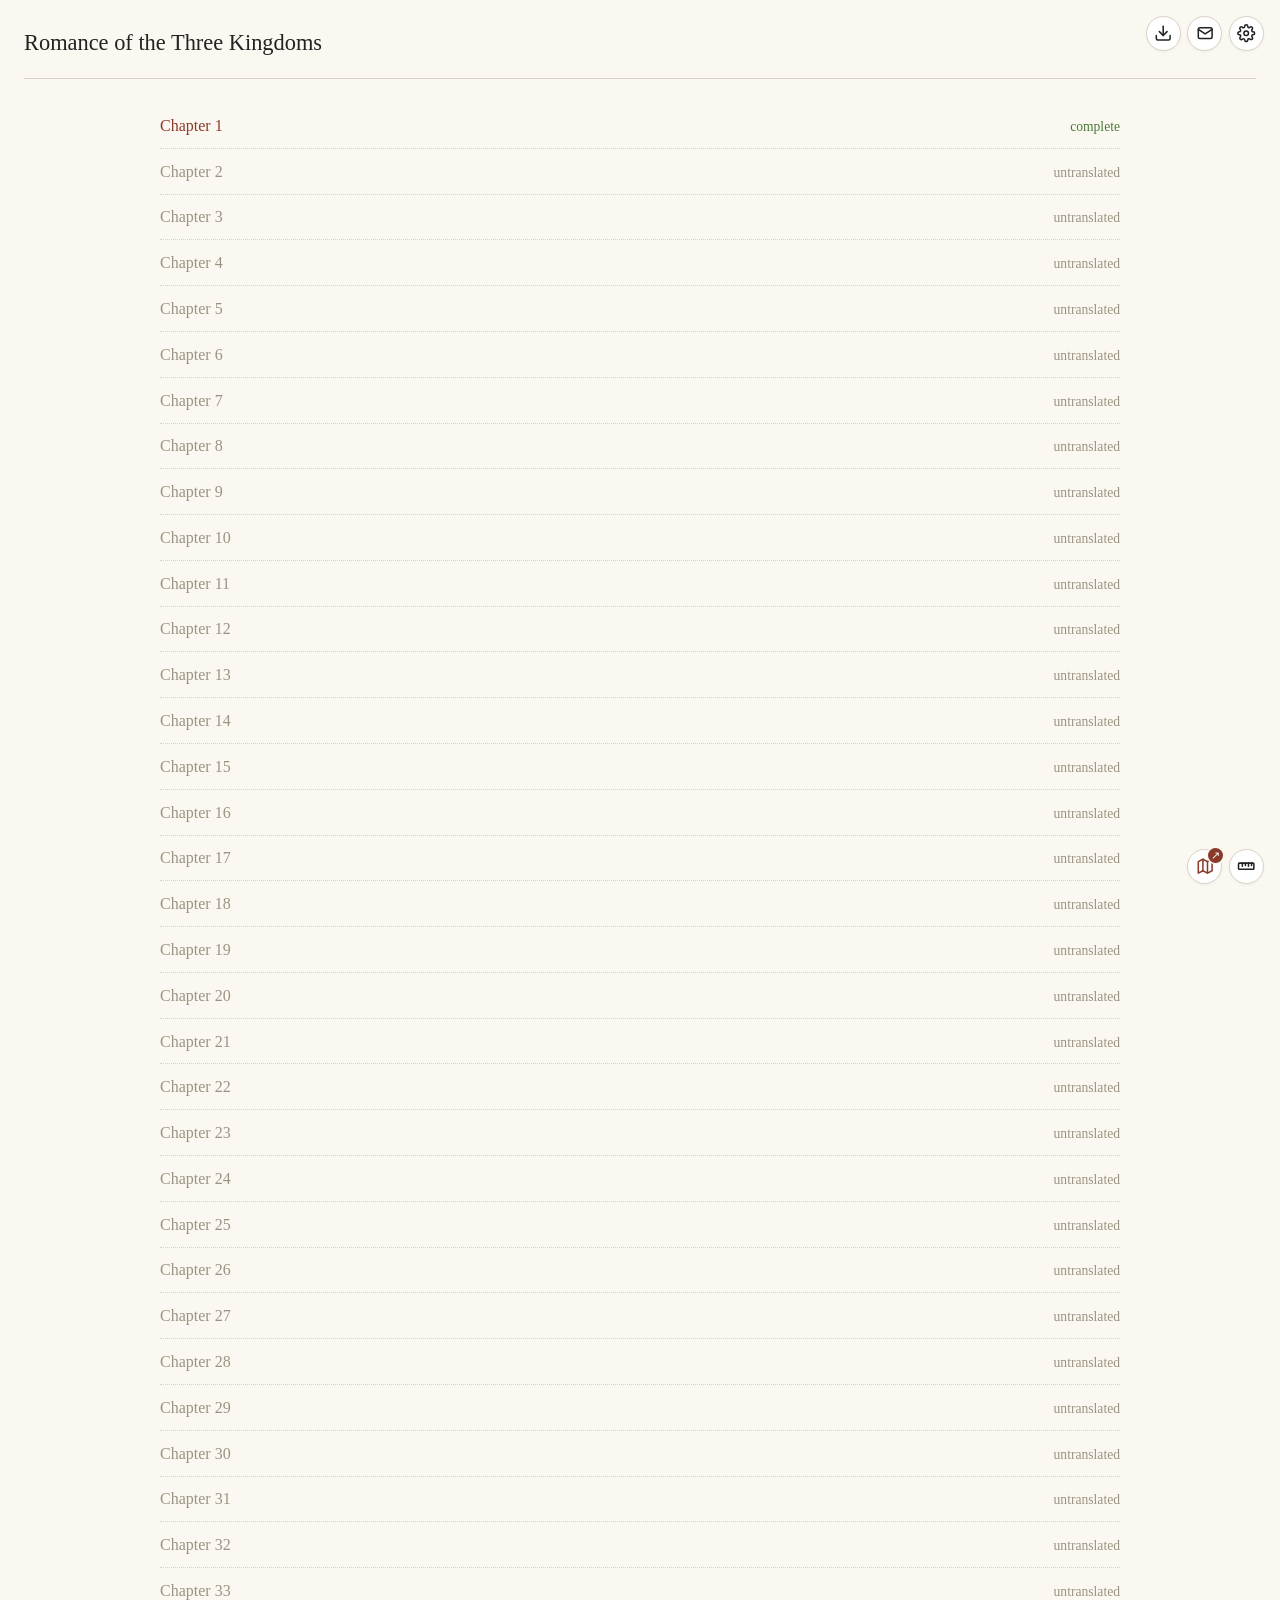
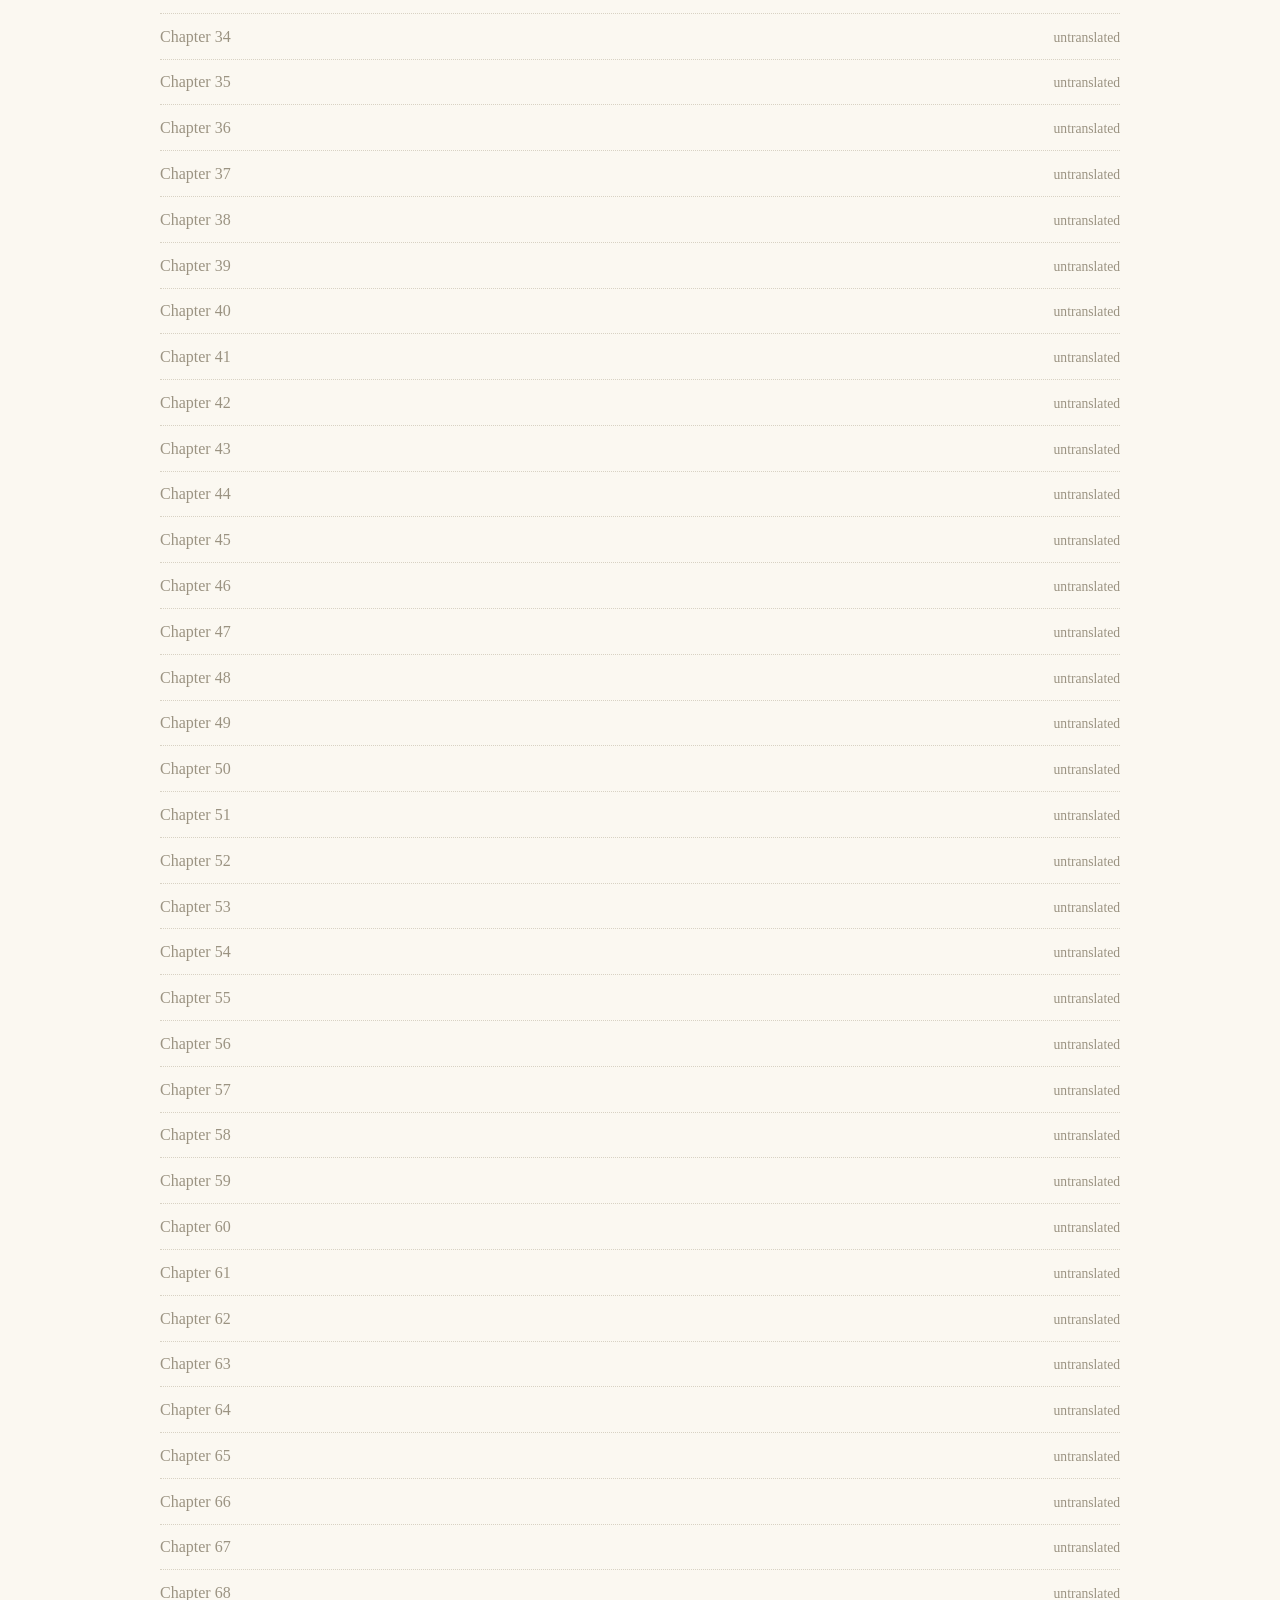
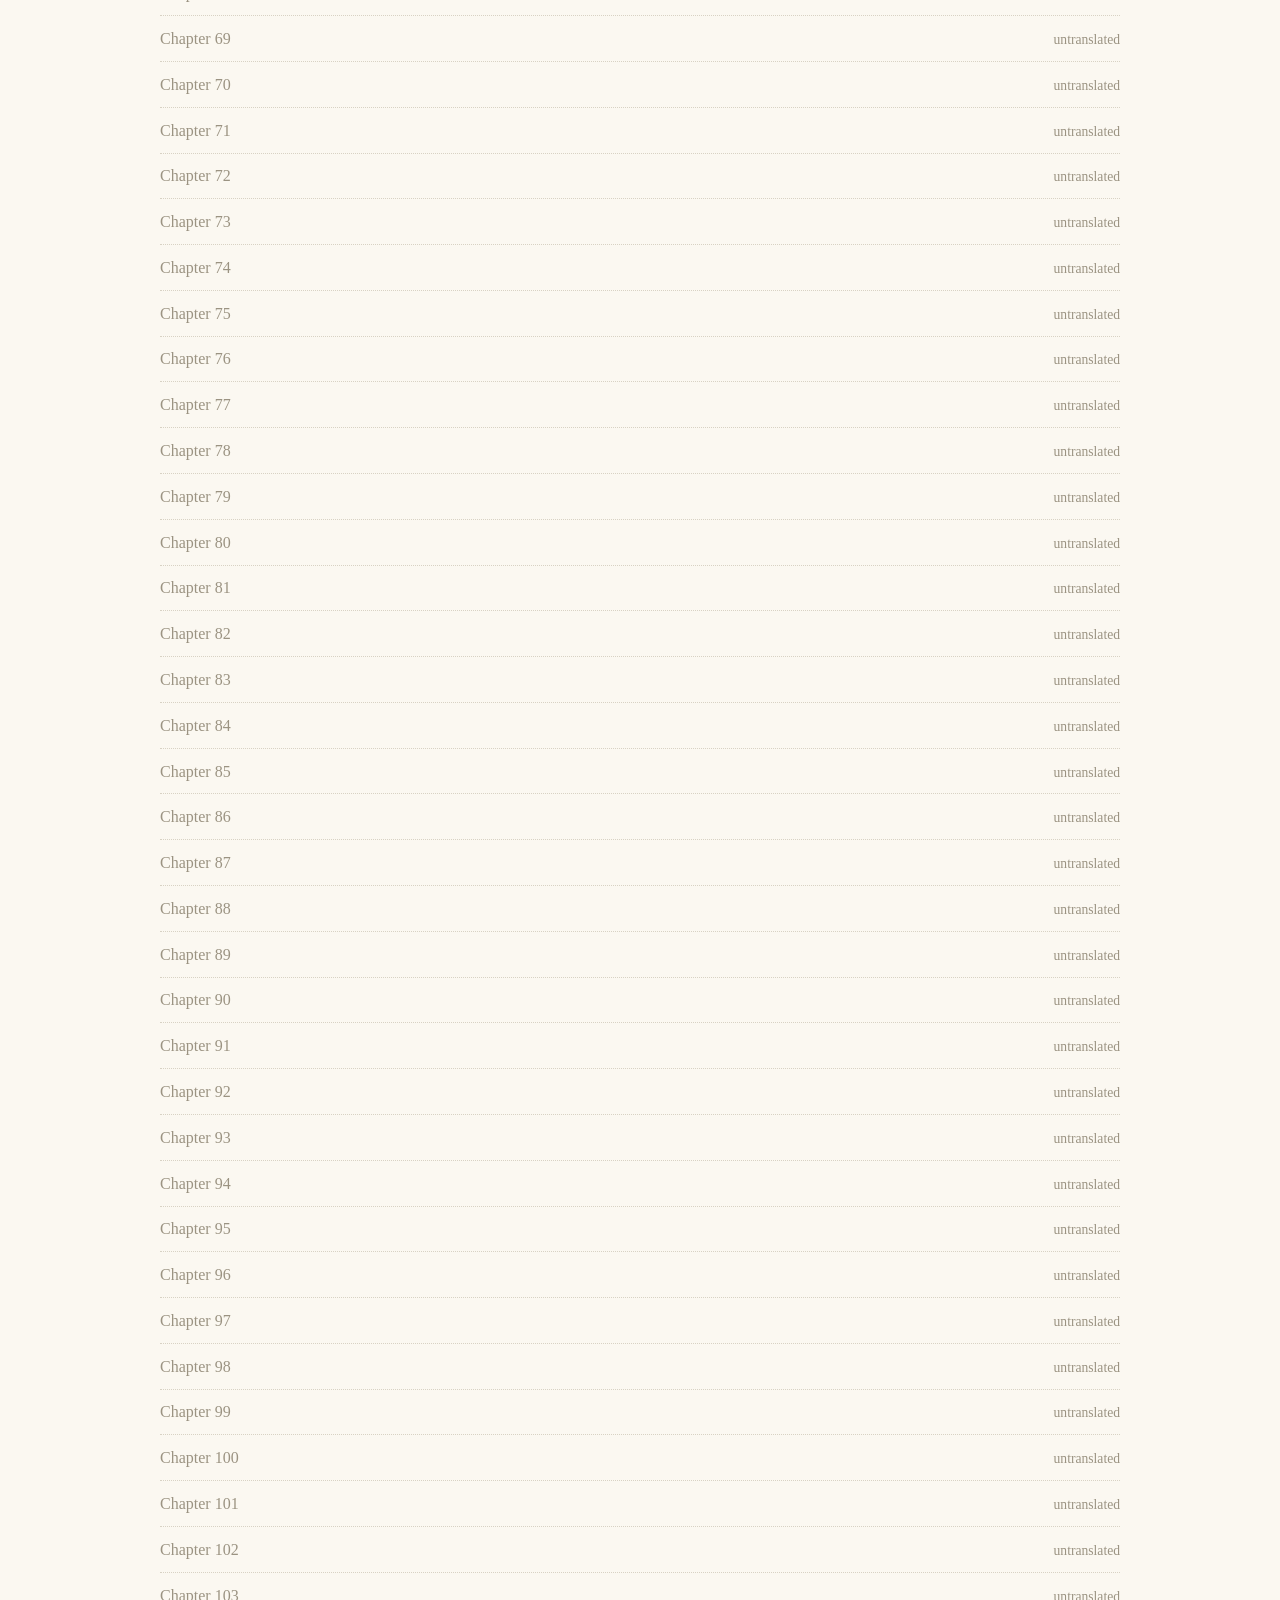
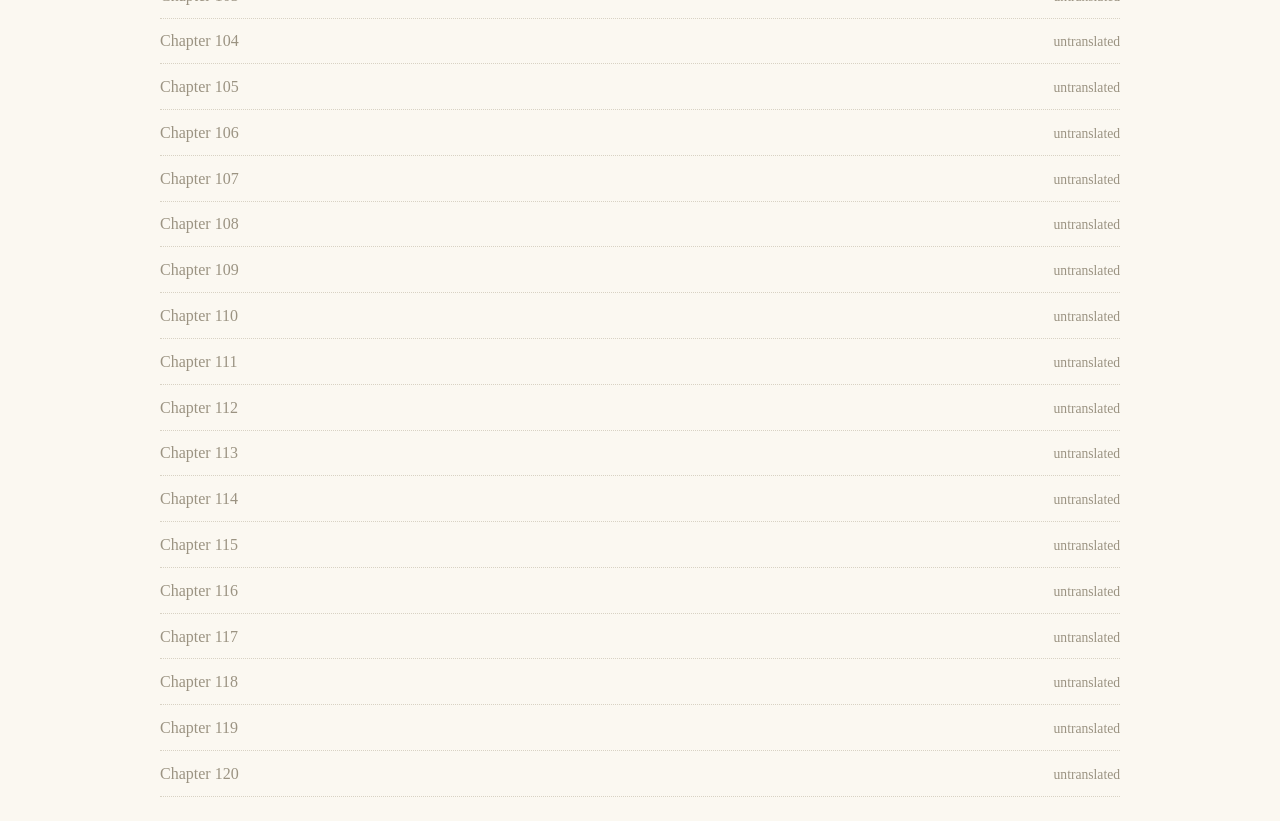
==== index.html @ d3387afe "prose version" ====
<!doctype html>
<html lang="en">
<head>
  <meta charset="utf-8">
  <title>Romance of the Three Kingdoms — Translation</title>
  <meta name="viewport" content="width=device-width, initial-scale=1">
  <link rel="stylesheet" href="styles.css">
  <style>
    /* ---- index page ---- */
    .index-list { list-style: none; padding: 0; max-width: 960px; margin: 0 auto; }
    .index-list .chapter-label.untranslated { color: var(--muted); }
    /* Chapter number at the left, the title couplet stacked to its right. */
    .index-list .chapter-label {
      display: flex;
      align-items: baseline;
      flex-wrap: wrap;
      gap: 0.2rem 0.9rem;
    }
    .index-list .index-n { flex: none; }
    /* Only the chapter number carries the link colour; the couplet reads as
       body text. The whole label is still one <a>, so all of it is clickable. */
    .index-list .index-couplet {
      line-height: 1.5;
      color: var(--fg);
    }
    .index-list .chapter-label.untranslated .index-couplet { color: var(--muted); }
    /* Hovering the row underlines the chapter number only; the couplet is
       part of the same link but reads as text, so it stays unmarked. */
    .index-list a.chapter-label:hover { text-decoration: none; }
    .index-list a.chapter-label:hover .index-n { text-decoration: underline; }
    .index-list li {
      padding: 0.55rem 0;
      border-bottom: 1px dotted var(--border);
      display: flex;
      justify-content: space-between;
      align-items: baseline;
      gap: 1rem;
    }
    .progress { font-size: 0.85rem; color: var(--muted); }
    .progress.done { color: var(--done); }
    .progress.in-progress { color: var(--in-progress); }

    /* ---- chapter page ---- */
    .chapter-nav {
      display: flex;
      justify-content: space-between;
      align-items: center;
      margin: 1rem 0 1.5rem;
      font-size: 0.95rem;
      color: var(--muted);
    }
    .chapter-nav .nav-link.untranslated { color: var(--muted); }
    .chapter-nav .nav-tag { font-size: 0.8rem; font-style: italic; }
    .chapter-title {
      text-align: center;
      margin: 0.5rem auto 2rem;
      max-width: 760px;
    }
    .chapter-title h2 {
      font-weight: normal;
      font-size: 1.25rem;
      margin: 0 0 0.4rem;
      line-height: 1.4;
    }
    .chapter-couplet {
      margin: 0;
      font-size: 1.05rem;
      line-height: 1.6;
      color: var(--muted);
    }

    .corner-toolbar {
      position: fixed;
      top: 1rem;
      right: 1rem;
      z-index: 100;
      display: flex;
      gap: 0.4rem;
    }
    .popup-host { position: relative; }
    .contact-host {
      position: fixed;
      right: 1rem;
      bottom: 1rem;
      z-index: 100;
      display: flex;
      gap: 0.4rem;
      align-items: center;
    }
    .icon-button {
      background: white;
      border: 1px solid var(--border);
      border-radius: 50%;
      width: 2.2rem;
      height: 2.2rem;
      cursor: pointer;
      display: inline-flex;
      align-items: center;
      justify-content: center;
      color: var(--fg);
      box-shadow: 0 1px 3px rgba(0,0,0,0.05);
      padding: 0;
    }
    a.icon-button { text-decoration: none; }
    .icon-button:hover { background: var(--bg); }
    .icon-button svg { width: 1.15rem; height: 1.15rem; display: block; }
    /* "opens in a new tab" cue: small external-link badge on the icon corner */
    .icon-button.external { position: relative; }
    .icon-button.external::after {
      content: "\2197";          /* ↗ */
      position: absolute;
      top: -2px;
      right: -2px;
      width: 0.95rem;
      height: 0.95rem;
      font-size: 0.7rem;
      line-height: 0.95rem;
      text-align: center;
      border-radius: 50%;
      background: var(--link);
      color: #fff;
      box-shadow: 0 0 0 1.5px var(--bg);
    }
    .popup-panel {
      position: absolute;
      right: 0;
      background: white;
      border: 1px solid var(--border);
      padding: 0.8rem 1rem;
      font-size: 0.9rem;
      border-radius: 4px;
      box-shadow: 0 2px 8px rgba(0,0,0,0.08);
      min-width: 14rem;
    }
    .popup-panel { top: calc(100% + 0.4rem); }
    .popup-panel[hidden] { display: none; }
    .popup-panel label { display: flex; align-items: center; gap: 0.4rem; cursor: pointer; }
    .popup-panel a { display: block; }
    .contact-copy-row {
      display: flex;
      align-items: center;
      gap: 0.35rem;
    }
    .contact-email { white-space: nowrap; }
    .copy-button {
      border: 0;
      background: transparent;
      color: var(--fg);
      border-radius: 3px;
      width: 1.35rem;
      height: 1.35rem;
      padding: 0;
      cursor: pointer;
      display: inline-flex;
      align-items: center;
      justify-content: center;
    }
    .copy-button:hover { color: var(--link); }
    .copy-button svg { width: 0.78rem; height: 0.78rem; display: block; }
    .settings-note { color: var(--muted); font-size: 0.8rem; margin-top: 0.3rem; }
    .units-panel { min-width: 27rem; top: auto; bottom: calc(100% + 0.4rem); }
    #download-panel { min-width: 17rem; }
    #download-panel a { white-space: nowrap; }
    .units-title {
      font-variant: small-caps;
      letter-spacing: 0.08em;
      color: var(--muted);
      font-size: 0.78rem;
      margin-bottom: 0.3rem;
    }
    .units-table {
      border-collapse: collapse;
      width: 100%;
      margin-top: 0.6rem;
      font-size: 0.85rem;
    }
    .units-table th,
    .units-table td {
      text-align: left;
      padding: 0.25rem 0.5rem 0.25rem 0;
      vertical-align: baseline;
      border-top: 1px dotted var(--border);
    }
    .units-table tr:first-child th,
    .units-table tr:first-child td { border-top: 0; }
    .units-table th { font-weight: bold; white-space: nowrap; }
    .units-table td:nth-child(2) {
      font-family: "Noto Serif SC", "Source Han Serif SC",
                   "Songti SC", "SimSun", "STSong", serif;
    }
    .units-table td:nth-child(3) { color: var(--muted); white-space: nowrap; }
    .units-table td:last-child { width: 100%; white-space: nowrap; }
    .settings-row + .settings-row { margin-top: 0.8rem; padding-top: 0.8rem; border-top: 1px dotted var(--border); }

    .chapter-layout {
      display: grid;
      /* Empty first column balances the annotation panel, so the text
         column stays centred on the page. */
      grid-template-areas: ". prose explanation";
      grid-template-columns: minmax(280px, 1fr) minmax(0, 2fr) minmax(280px, 1fr);
      gap: 2rem;
      align-items: start;
    }
    .prose-column { grid-area: prose; }
    .explanation-panel { grid-area: explanation; }
    .explanation-panel {
      position: sticky;
      top: 1rem;
      max-height: calc(100vh - 2rem);
      overflow-y: auto;
      padding-right: 0.5rem;
      font-size: 0.95rem;
    }
    .detail-empty {
      color: var(--muted);
      font-style: italic;
      border-left: 2px solid var(--border);
      padding: 0.4rem 0 0.4rem 1rem;
    }
    .detail-section + .detail-section { margin-top: 1.5rem; }
    .detail-label {
      font-variant: small-caps;
      letter-spacing: 0.08em;
      color: var(--muted);
      font-size: 0.78rem;
      margin-bottom: 0.3rem;
      display: flex;
      align-items: baseline;
      justify-content: space-between;
      gap: 0.75rem;
    }
    .close-panel {
      appearance: none;
      border: 0;
      background: transparent;
      color: var(--muted);
      cursor: pointer;
      font-variant: normal;
      letter-spacing: 0;
      font-size: 0.9rem;
      line-height: 1;
      padding: 0.1rem 0.2rem;
    }
    .close-panel:hover,
    .close-panel:focus-visible { color: var(--text); }
    .detail-text { margin: 0; }
    .annotation-name { font-weight: bold; margin-bottom: 0.3rem; color: var(--fg); font-variant: normal; letter-spacing: normal; font-size: 1rem; }
    .annotation-line { margin: 0; }
    .annotation-line + .annotation-line { margin-top: 0.4rem; }

    .tag {
      cursor: pointer;
      color: var(--link);
      border-bottom: 1px dotted var(--link);
      transition: background-color 0.12s;
    }
    .tag:hover { background: rgba(138, 58, 42, 0.08); }

    a.external {
      color: var(--link);
      text-decoration: underline dotted;
      text-underline-offset: 0.2em;
    }
    a.external:hover { text-decoration: underline; text-underline-offset: 0.2em; }
    a.external::after {
      content: " \2197";
      font-size: 0.75em;
      vertical-align: super;
      margin-left: 0.05em;
    }

    .prose-column { max-width: 760px; margin: 0 auto; width: 100%; }
    .prose-para {
      margin: 0 0 1.6rem;
      padding: 0.7rem 1rem;
    }
    .prose-para.untranslated {
      color: var(--muted);
      font-style: italic;
    }
    /* Inset verse: indented within its paragraph, not broken out of it. */
    .verse {
      display: block;
      margin: 0.8rem 0 0.8rem 2.5rem;
      line-height: 1.7;
    }

    @media (max-width: 1100px) {
      .chapter-layout {
        grid-template-areas: "prose explanation";
        grid-template-columns: minmax(0, 1.7fr) minmax(260px, 1fr);
      }
      .explanation-panel {
        position: static;
        max-height: none;
      }
    }
    @media (max-width: 800px) {
      .chapter-layout {
        grid-template-areas:
          "explanation"
          "prose";
        grid-template-columns: 1fr;
        gap: 1.5rem;
      }
    }
  </style>
</head>
<body>

<header>
  <h1><a href="?">Romance of the Three Kingdoms</a></h1>
</header>

<div class="corner-toolbar">
  <div class="popup-host" id="downloads">
    <button type="button" class="icon-button" id="download-toggle"
            aria-label="Download" title="Download">
      <svg viewBox="0 0 24 24" fill="none" stroke="currentColor"
           stroke-width="2" stroke-linecap="round" stroke-linejoin="round"
           aria-hidden="true">
        <path d="M21 15v4a2 2 0 0 1-2 2H5a2 2 0 0 1-2-2v-4"/>
        <polyline points="7 10 12 15 17 10"/>
        <line x1="12" y1="15" x2="12" y2="3"/>
      </svg>
    </button>
    <div class="popup-panel" id="download-panel" hidden>
      <div class="settings-row">
        <a href="data/book.txt" download="romance-of-the-three-kingdoms.txt">Plain text (.txt<span class="dl-size" data-size-of="data/book.txt">, 23 KB</span>)</a>
        <div class="settings-note">Main text only.</div>
      </div>
      <div class="settings-row">
        <a href="data/book.html" download="romance-of-the-three-kingdoms.html">Standalone page (.html<span class="dl-size" data-size-of="data/book.html">, 74 KB</span>)</a>
        <div class="settings-note">Main text with annotations.</div>
      </div>
    </div>
  </div>
  <div class="popup-host">
    <button type="button" class="icon-button" id="contact-toggle"
            aria-label="Email" title="Email">
      <svg viewBox="0 0 24 24" fill="none" stroke="currentColor"
           stroke-width="2" stroke-linecap="round" stroke-linejoin="round"
           aria-hidden="true">
        <rect x="3" y="5" width="18" height="14" rx="2"/>
        <path d="m3 7 9 6 9-6"/>
      </svg>
    </button>
    <div class="popup-panel" id="contact-panel" aria-label="Email address" hidden>
      <div class="contact-copy-row">
        <a class="contact-email" id="contact-email" href="mailto:ssamt@kaist.ac.kr">ssamt@kaist.ac.kr</a>
        <button type="button" class="copy-button" id="copy-email"
                aria-label="Copy email address" title="Copy email address">
          <svg viewBox="0 0 24 24" fill="none" stroke="currentColor"
               stroke-width="2" stroke-linecap="round" stroke-linejoin="round"
               aria-hidden="true">
            <rect x="9" y="9" width="13" height="13" rx="2"/>
            <path d="M5 15H4a2 2 0 0 1-2-2V4a2 2 0 0 1 2-2h9a2 2 0 0 1 2 2v1"/>
          </svg>
        </button>
      </div>
      <div class="settings-note" id="copy-status" aria-live="polite"></div>
    </div>
  </div>
  <div class="popup-host">
    <button type="button" class="icon-button" id="settings-toggle"
            aria-label="Settings" title="Settings">
      <svg viewBox="0 0 24 24" fill="none" stroke="currentColor"
           stroke-width="2" stroke-linecap="round" stroke-linejoin="round"
           aria-hidden="true">
        <circle cx="12" cy="12" r="3"/>
        <path d="M19.4 15a1.65 1.65 0 0 0 .33 1.82l.06.06a2 2 0 0 1 0 2.83 2 2 0 0 1-2.83 0l-.06-.06a1.65 1.65 0 0 0-1.82-.33 1.65 1.65 0 0 0-1 1.51V21a2 2 0 0 1-2 2 2 2 0 0 1-2-2v-.09A1.65 1.65 0 0 0 9 19.4a1.65 1.65 0 0 0-1.82.33l-.06.06a2 2 0 0 1-2.83 0 2 2 0 0 1 0-2.83l.06-.06a1.65 1.65 0 0 0 .33-1.82 1.65 1.65 0 0 0-1.51-1H3a2 2 0 0 1-2-2 2 2 0 0 1 2-2h.09A1.65 1.65 0 0 0 4.6 9a1.65 1.65 0 0 0-.33-1.82l-.06-.06a2 2 0 0 1 0-2.83 2 2 0 0 1 2.83 0l.06.06a1.65 1.65 0 0 0 1.82.33H9a1.65 1.65 0 0 0 1-1.51V3a2 2 0 0 1 2-2 2 2 0 0 1 2 2v.09a1.65 1.65 0 0 0 1 1.51 1.65 1.65 0 0 0 1.82-.33l.06-.06a2 2 0 0 1 2.83 0 2 2 0 0 1 0 2.83l-.06.06a1.65 1.65 0 0 0-.33 1.82V9a1.65 1.65 0 0 0 1.51 1H21a2 2 0 0 1 2 2 2 2 0 0 1-2 2h-.09a1.65 1.65 0 0 0-1.51 1z"/>
      </svg>
    </button>
    <div class="popup-panel" id="settings-panel" hidden>
      <div class="settings-row">
        <label>
          <input type="checkbox" id="show-titles">
          Show chapter titles
        </label>
        <div class="settings-note">Titles may contain spoilers.</div>
      </div>
      <div class="settings-row">
        <label>
          <input type="checkbox" id="show-annotations">
          Enable annotations
        </label>
      </div>
    </div>
  </div>
</div>

<div class="contact-host">
  <a class="icon-button external" href="map.html" target="_blank" rel="noopener"
     aria-label="Map" title="Map">
    <svg viewBox="0 0 24 24" fill="none" stroke="currentColor"
         stroke-width="2" stroke-linecap="round" stroke-linejoin="round"
         aria-hidden="true">
      <polygon points="3 6 9 3 15 6 21 3 21 18 15 21 9 18 3 21 3 6"/>
      <line x1="9" y1="3" x2="9" y2="18"/>
      <line x1="15" y1="6" x2="15" y2="21"/>
    </svg>
  </a>
  <button type="button" class="icon-button" id="units-toggle"
          aria-label="Chinese units" title="Chinese units">
    <svg viewBox="0 0 24 24" fill="none" stroke="currentColor"
         stroke-width="2" stroke-linecap="round" stroke-linejoin="round"
         aria-hidden="true">
      <path d="M3 8h18a1 1 0 0 1 1 1v6a1 1 0 0 1-1 1H3a1 1 0 0 1-1-1V9a1 1 0 0 1 1-1z"/>
      <path d="M7 8v4M11 8v3M15 8v4M19 8v3"/>
    </svg>
  </button>
  <div class="popup-panel units-panel" id="units-panel" hidden>
    <div class="units-title">Ancient Chinese units</div>
    <table class="units-table">
      <tbody>
        <tr><th>cun</th><td>寸</td><td>length</td><td>≈ 2.3 cm; ≈ 0.9 in</td></tr>
        <tr><th>chi</th><td>尺</td><td>length</td><td>≈ 23 cm; ≈ 9 in; 10 cun</td></tr>
        <tr><th>zhang</th><td>丈</td><td>length</td><td>≈ 2.3 m; ≈ 7.5 ft; 10 chi</td></tr>
        <tr><th>li</th><td>里</td><td>distance</td><td>≈ 415 m; ≈ 0.26 mi</td></tr>
        <tr><th>liang</th><td>兩</td><td>weight</td><td>≈ 14 g; ≈ 0.5 oz</td></tr>
        <tr><th>jin</th><td>斤</td><td>weight</td><td>≈ 220 g; ≈ 7.8 oz; 16 liang</td></tr>
      </tbody>
    </table>
  </div>
</div>

<main id="app">Loading…</main>

<script>
// In the standalone HTML build, all data is embedded as window.BOOK_DATA
// and the page works offline. On the live site, BOOK_DATA is undefined and
// chapters are fetched on demand.
const STANDALONE = typeof window.BOOK_DATA !== 'undefined';
const DATA_LOAD_ID = STANDALONE ? '' : String(Date.now());
// Standalone settings live in their own namespace so they don't pick up
// state from the live site when both are served from the same origin.
const SETTINGS_PREFIX = STANDALONE ? 'standalone:' : '';
const ls = (key) => localStorage.getItem(SETTINGS_PREFIX + key);
const lsSet = (key, value) => localStorage.setItem(SETTINGS_PREFIX + key, value);
const ss = (key) => sessionStorage.getItem(SETTINGS_PREFIX + key);
const ssSet = (key, value) => sessionStorage.setItem(SETTINGS_PREFIX + key, value);

const params = new URLSearchParams(location.search);
const SCROLL_KEY = 'scroll:' + location.pathname + location.search;
const state = {
  chapter: parseInt(params.get('ch'), 10) || null,
  main: null,
  chapterData: null,
  annotationId: null,  // id of currently displayed annotation
  annotationPara: null, // 1-based paragraph the displayed annotation was opened from
};

const settings = {
  showTitles: ls('showTitles') === '1',
  showAnnotations: ls('showAnnotations') !== '0',
};

const app = document.getElementById('app');

function escapeHtml(s) {
  return s.replace(/[&<>"]/g, c => ({'&':'&amp;','<':'&lt;','>':'&gt;','"':'&quot;'}[c]));
}
// Strip [display](id) tags down to plain display text.
function stripTags(text) {
  return text.replace(/\[([^\]]+)\]\([^)]+\)/g, '$1');
}

// Render text containing [display](target) markers into HTML. If target
// is an http(s) URL, emit an external link; otherwise an internal
// annotation tag.
function renderTagged(text) {
  const re = /\[([^\]]+)\]\(([^)]+)\)/g;
  let html = '';
  let last = 0;
  let m;
  while ((m = re.exec(text)) !== null) {
    html += escapeHtml(text.slice(last, m.index)).replace(/\n/g, '<br>');
    const surface = escapeHtml(m[1]);
    const target = m[2];
    if (/^https?:\/\//i.test(target)) {
      html += `<a class="external" href="${escapeHtml(target)}" target="_blank" rel="noopener noreferrer">${surface}</a>`;
    } else {
      html += `<span class="tag" data-id="${escapeHtml(target)}">${surface}</span>`;
    }
    last = re.lastIndex;
  }
  html += escapeHtml(text.slice(last)).replace(/\n/g, '<br>');
  return html;
}

// Render one paragraph. Lines prefixed with "> " are inset verse: they are
// grouped into an indented block that stays inside the paragraph.
const VERSE_LINE = /^>[ \t]?(.*)$/;
function renderParagraph(text, withTags) {
  const renderLine = (line) =>
    withTags ? renderTagged(line) : escapeHtml(stripTags(line));
  let html = '';
  let prose = [];
  let verse = [];
  const flushProse = () => {
    if (prose.length) { html += prose.join('<br>'); prose = []; }
  };
  const flushVerse = () => {
    if (verse.length) {
      html += `<span class="verse">${verse.join('<br>')}</span>`;
      verse = [];
    }
  };
  for (const line of text.split('\n')) {
    const m = VERSE_LINE.exec(line);
    if (m) {
      flushProse();
      verse.push(renderLine(m[1]));
    } else {
      flushVerse();
      prose.push(renderLine(line));
    }
  }
  flushProse();
  flushVerse();
  return html;
}

function liveDataUrl(path) {
  return path + (path.includes('?') ? '&' : '?') + 'v=' + encodeURIComponent(DATA_LOAD_ID);
}

function fetchLiveData(path) {
  return fetch(liveDataUrl(path), { cache: 'no-store' });
}

function isRefreshLoad() {
  const nav = performance.getEntriesByType('navigation')[0];
  if (nav) return nav.type === 'reload';
  return performance.navigation && performance.navigation.type === 1;
}

let scrollSaveQueued = false;
function saveScrollPosition() {
  ssSet(SCROLL_KEY, String(Math.max(0, Math.round(window.scrollY))));
}

function queueSaveScrollPosition() {
  if (scrollSaveQueued) return;
  scrollSaveQueued = true;
  requestAnimationFrame(() => {
    scrollSaveQueued = false;
    saveScrollPosition();
  });
}

function restoreScrollPosition() {
  if (!isRefreshLoad()) return;
  const saved = parseInt(ss(SCROLL_KEY), 10);
  if (!Number.isFinite(saved)) return;
  requestAnimationFrame(() => {
    window.scrollTo({ top: saved, left: 0, behavior: 'auto' });
  });
}

async function loadMain() {
  if (STANDALONE) {
    state.main = window.BOOK_DATA.main;
    return;
  }
  const r = await fetchLiveData('data/main.json');
  state.main = await r.json();
}
async function loadChapter(n) {
  if (STANDALONE) {
    state.chapterData = window.BOOK_DATA.chapters[n];
    return;
  }
  const file = 'data/ch' + String(n).padStart(3, '0') + '.json';
  const r = await fetchLiveData(file);
  state.chapterData = await r.json();
}

// A chapter title is a couplet stored one half per line.
function titleHalves(title) {
  return title.split('\n').map(s => s.trim()).filter(Boolean);
}

function chapterStatus(c) {
  const total = c.paragraphs;
  if (c.prose === 0) return ['', 'untranslated'];
  if (c.prose === total) return ['done', 'complete'];
  return ['in-progress', 'in progress'];
}

function renderIndex() {
  const list = state.main.chapters.map(c => {
    const [cls, label] = chapterStatus(c);
    const halves = (settings.showTitles && c.title) ? titleHalves(c.title) : [];
    const inner = `<span class="index-n">Chapter ${c.n}</span>`
      + (halves.length
        ? `<span class="index-couplet">${halves.map(escapeHtml).join('<br>')}</span>`
        : '');
    const chapterLabel = c.prose === 0
      ? `<span class="chapter-label untranslated">${inner}</span>`
      : `<a class="chapter-label" href="?ch=${c.n}">${inner}</a>`;
    return `<li>
      ${chapterLabel}
      <span class="progress ${cls}">${label}</span>
    </li>`;
  }).join('');
  app.innerHTML = `<ul class="index-list">${list}</ul>`;
}

function renderExplanation() {
  const panel = document.getElementById('explanation');
  if (!panel) return;
  const id = state.annotationId;
  if (!id) {
    panel.innerHTML = '';
    return;
  }
  const ann = resolveAnnotation(id, state.annotationPara);
  if (!ann) {
    panel.innerHTML = '<div class="detail-empty">No annotation found.</div>';
    return;
  }
  panel.innerHTML = `
    <div class="detail-section">
      <div class="detail-label">
        <span class="annotation-name">${escapeHtml(ann.name)}</span>
        <button type="button" class="close-panel" data-close-panel="explanation" aria-label="Close annotation panel" title="Close">&times;</button>
      </div>
      ${ann.description.split('\n').filter(line => line.trim() !== '').map(line => `<p class="detail-text annotation-line">${renderTagged(line)}</p>`).join('')}
    </div>`;
}

function closeExplanation() {
  state.annotationId = null;
  renderExplanation();
}

// Resolve an annotation id to the description in effect at `para` (1-based
// paragraph number within this chapter). Entries carry `versions`, each with
// a `from` paragraph; pick the latest whose `from` <= para.
function resolveAnnotation(id, para) {
  const ann = (state.chapterData.annotations || {})[id];
  if (!ann || !ann.versions || !ann.versions.length) return null;
  const p = (typeof para === 'number') ? para : Infinity;
  let chosen = ann.versions[0];
  for (const v of ann.versions) {
    if (v.from <= p) chosen = v;
    else break;
  }
  return { name: chosen.name || ann.name, description: chosen.description };
}

function showAnnotation(id, para) {
  // Clicking the already-open annotation deselects it — unless this click
  // resolves to a different (e.g. later) version, in which case open that.
  if (state.annotationId === id) {
    const current = resolveAnnotation(id, state.annotationPara);
    const next = resolveAnnotation(id, para);
    if (current && next && current.description === next.description) {
      state.annotationId = null;
      renderExplanation();
      return;
    }
  }
  if (typeof para === 'number') state.annotationPara = para;
  state.annotationId = id;
  renderExplanation();
}

function renderChapter() {
  const data = state.chapterData;
  const chapterIndex = state.main.chapters.findIndex(c => c.n === data.n);
  const prev = chapterIndex > 0 ? state.main.chapters[chapterIndex - 1].n : null;
  const next = chapterIndex >= 0 && chapterIndex < state.main.chapters.length - 1
    ? state.main.chapters[chapterIndex + 1].n
    : null;
  state.annotationId = null;
  state.annotationPara = null;

  const chapterLink = (n, label) => {
    if (n === null) return '';
    const meta = state.main.chapters.find(c => c.n === n);
    if (!meta) return '';
    if (meta.prose === 0) {
      return `<span class="nav-link untranslated">${label} <span class="nav-tag">(untranslated)</span></span>`;
    }
    return `<a class="nav-link" href="?ch=${n}">${label}</a>`;
  };
  const navHtml = `
    <div class="chapter-nav">
      <span>${chapterLink(prev, '&larr; Chapter ' + prev)}</span>
      <span>${chapterLink(next, 'Chapter ' + next + ' &rarr;')}</span>
    </div>`;

  const paras = data.paragraphs.map((text, i) => {
    if (!text) {
      return `<p class="prose-para untranslated" data-index="${i}">—</p>`;
    }
    const body = renderParagraph(text, settings.showAnnotations);
    return `<p class="prose-para" data-index="${i}">${body}</p>`;
  }).join('');

  // Chapter titles are couplets: each half gets its own line.
  const couplet = (settings.showTitles && data.title)
    ? `<p class="chapter-couplet">${titleHalves(data.title).map(escapeHtml).join('<br>')}</p>`
    : '';
  const titleHtml = `
    <div class="chapter-title">
      <h2>Chapter ${data.n}</h2>
      ${couplet}
    </div>`;

  const sidebar = settings.showAnnotations
    ? '<aside class="explanation-panel" id="explanation"></aside>'
    : '';

  app.innerHTML = `
    ${navHtml}
    <div class="chapter-layout">
      ${sidebar}
      <div class="prose-column">${titleHtml}${paras}</div>
    </div>
    ${navHtml}`;

  if (settings.showAnnotations) renderExplanation();
}

// Single delegated handler: clicking a tag (in the text or inside the
// annotation panel) shows that annotation.
app.addEventListener('click', (e) => {
  if (!settings.showAnnotations) return;
  if (e.target.closest('a')) return;  // let external/internal links navigate
  const closeButton = e.target.closest('[data-close-panel]');
  if (closeButton) {
    e.stopPropagation();
    if (closeButton.dataset.closePanel === 'explanation') closeExplanation();
    return;
  }
  const tag = e.target.closest('.tag');
  if (tag) {
    e.stopPropagation();
    // Resolve relative to the paragraph the tag sits in. Cross-reference
    // tags inside the annotation panel have no enclosing paragraph; they
    // reuse the paragraph context already in state.
    const para = tag.closest('.prose-para');
    const idx = para ? parseInt(para.dataset.index, 10) : NaN;
    showAnnotation(tag.dataset.id, Number.isFinite(idx) ? idx + 1 : undefined);
  }
});

// Corner toolbar and contact popovers.
(() => {
  if (STANDALONE) {
    document.getElementById('downloads').style.display = 'none';
  }

  const wireCheckbox = (id, key, storageKey) => {
    const el = document.getElementById(id);
    el.checked = settings[key];
    el.addEventListener('change', (e) => {
      settings[key] = e.target.checked;
      lsSet(storageKey, settings[key] ? '1' : '0');
      if (state.chapter && state.chapterData) renderChapter();
      else if (state.main) renderIndex();
    });
  };
  wireCheckbox('show-titles', 'showTitles', 'showTitles');
  wireCheckbox('show-annotations', 'showAnnotations', 'showAnnotations');

  const closeAll = () => {
    document.querySelectorAll('.popup-panel').forEach(p => p.hidden = true);
  };
  const wirePopup = (toggleId, panelId) => {
    const toggle = document.getElementById(toggleId);
    const panel = document.getElementById(panelId);
    toggle.addEventListener('click', (e) => {
      e.stopPropagation();
      const wasHidden = panel.hidden;
      closeAll();
      panel.hidden = !wasHidden;
    });
    panel.querySelectorAll('a').forEach(a => {
      a.addEventListener('click', () => panel.hidden = true);
    });
  };
  wirePopup('units-toggle', 'units-panel');
  wirePopup('settings-toggle', 'settings-panel');
  wirePopup('download-toggle', 'download-panel');
  wirePopup('contact-toggle', 'contact-panel');

  document.addEventListener('click', (e) => {
    if (!e.target.closest('.popup-host, .contact-host')) closeAll();
  });
})();

// Contact copy button.
(() => {
  const button = document.getElementById('copy-email');
  const email = document.getElementById('contact-email');
  const status = document.getElementById('copy-status');
  if (!button || !email || !status) return;

  const fallbackCopy = (text) => {
    const ta = document.createElement('textarea');
    ta.value = text;
    ta.setAttribute('readonly', '');
    ta.style.position = 'fixed';
    ta.style.left = '-9999px';
    document.body.appendChild(ta);
    ta.select();
    const ok = document.execCommand('copy');
    ta.remove();
    return ok;
  };

  button.addEventListener('click', async () => {
    const text = email.textContent.trim();
    let copied = false;
    try {
      if (navigator.clipboard) {
        await navigator.clipboard.writeText(text);
        copied = true;
      }
    } catch (_) {
      copied = false;
    }
    if (!copied) copied = fallbackCopy(text);
    status.textContent = copied ? 'Copied.' : 'Copy failed.';
    setTimeout(() => {
      status.textContent = '';
    }, 1600);
  });
})();

if ('scrollRestoration' in history) {
  history.scrollRestoration = 'manual';
}
window.addEventListener('scroll', queueSaveScrollPosition, { passive: true });
window.addEventListener('beforeunload', saveScrollPosition);

async function render() {
  if (!state.chapter) {
    renderIndex();
    restoreScrollPosition();
    return;
  }
  app.textContent = 'Loading…';
  await loadChapter(state.chapter);
  renderChapter();
  restoreScrollPosition();
}

(async () => {
  try {
    await loadMain();
    await render();
  } catch (e) {
    app.textContent = 'Failed to load: ' + e.message;
  }
})();
</script>
</body>
</html>
---- styles.css ----
/* Shared base styles for the site (index.html, map.html, future pages).
   Page-specific CSS stays inline in each page's <style> block. */
:root {
  --bg: #fbf8f1;
  --fg: #222;
  --muted: #9b9382;
  --border: #d8d2c4;
  --accent: #6a4d2a;
  --link: #8a3a2a;
  --done: #4a7a3a;
  --in-progress: #b8860b;
  --highlight: #f0e7d2;
}
* { box-sizing: border-box; }
body {
  background: var(--bg);
  color: var(--fg);
  font-family: Georgia, "Times New Roman", serif;
  max-width: 1400px;
  margin: 0 auto;
  padding: 1.5rem;
  line-height: 1.7;
}
a { color: var(--link); text-decoration: none; }
a:hover { text-decoration: underline; }
a.external {
  color: var(--link);
  text-decoration: underline dotted;
  text-underline-offset: 0.2em;
}
a.external:hover { text-decoration: underline; text-underline-offset: 0.2em; }
a.external::after {
  content: " \2197";
  font-size: 0.75em;
  vertical-align: super;
  margin-left: 0.05em;
}
header {
  border-bottom: 1px solid var(--border);
  padding-bottom: 1rem;
  margin-bottom: 1.5rem;
  display: flex;
  flex-wrap: wrap;
  gap: 1rem;
  align-items: baseline;
  justify-content: space-between;
}
header h1 { margin: 0; font-size: 1.4rem; font-weight: normal; }
header h1 a { color: var(--fg); }
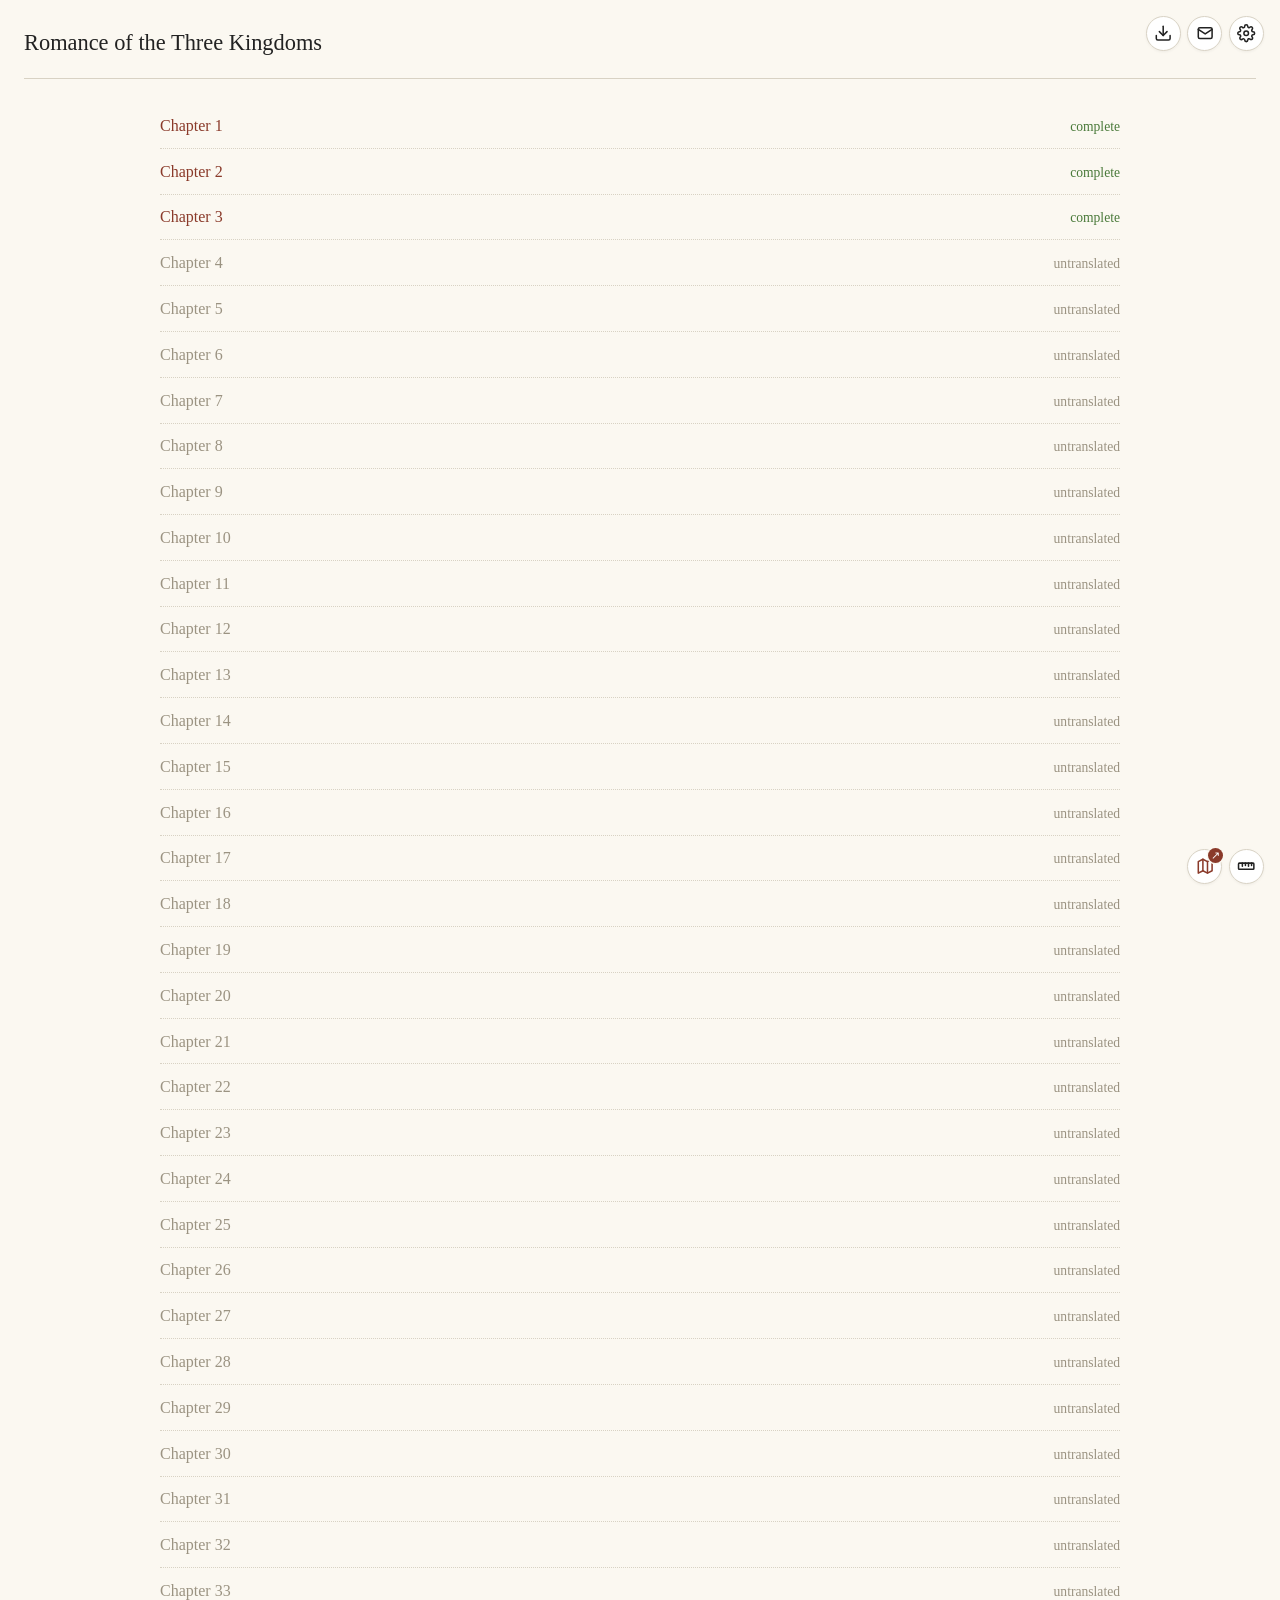
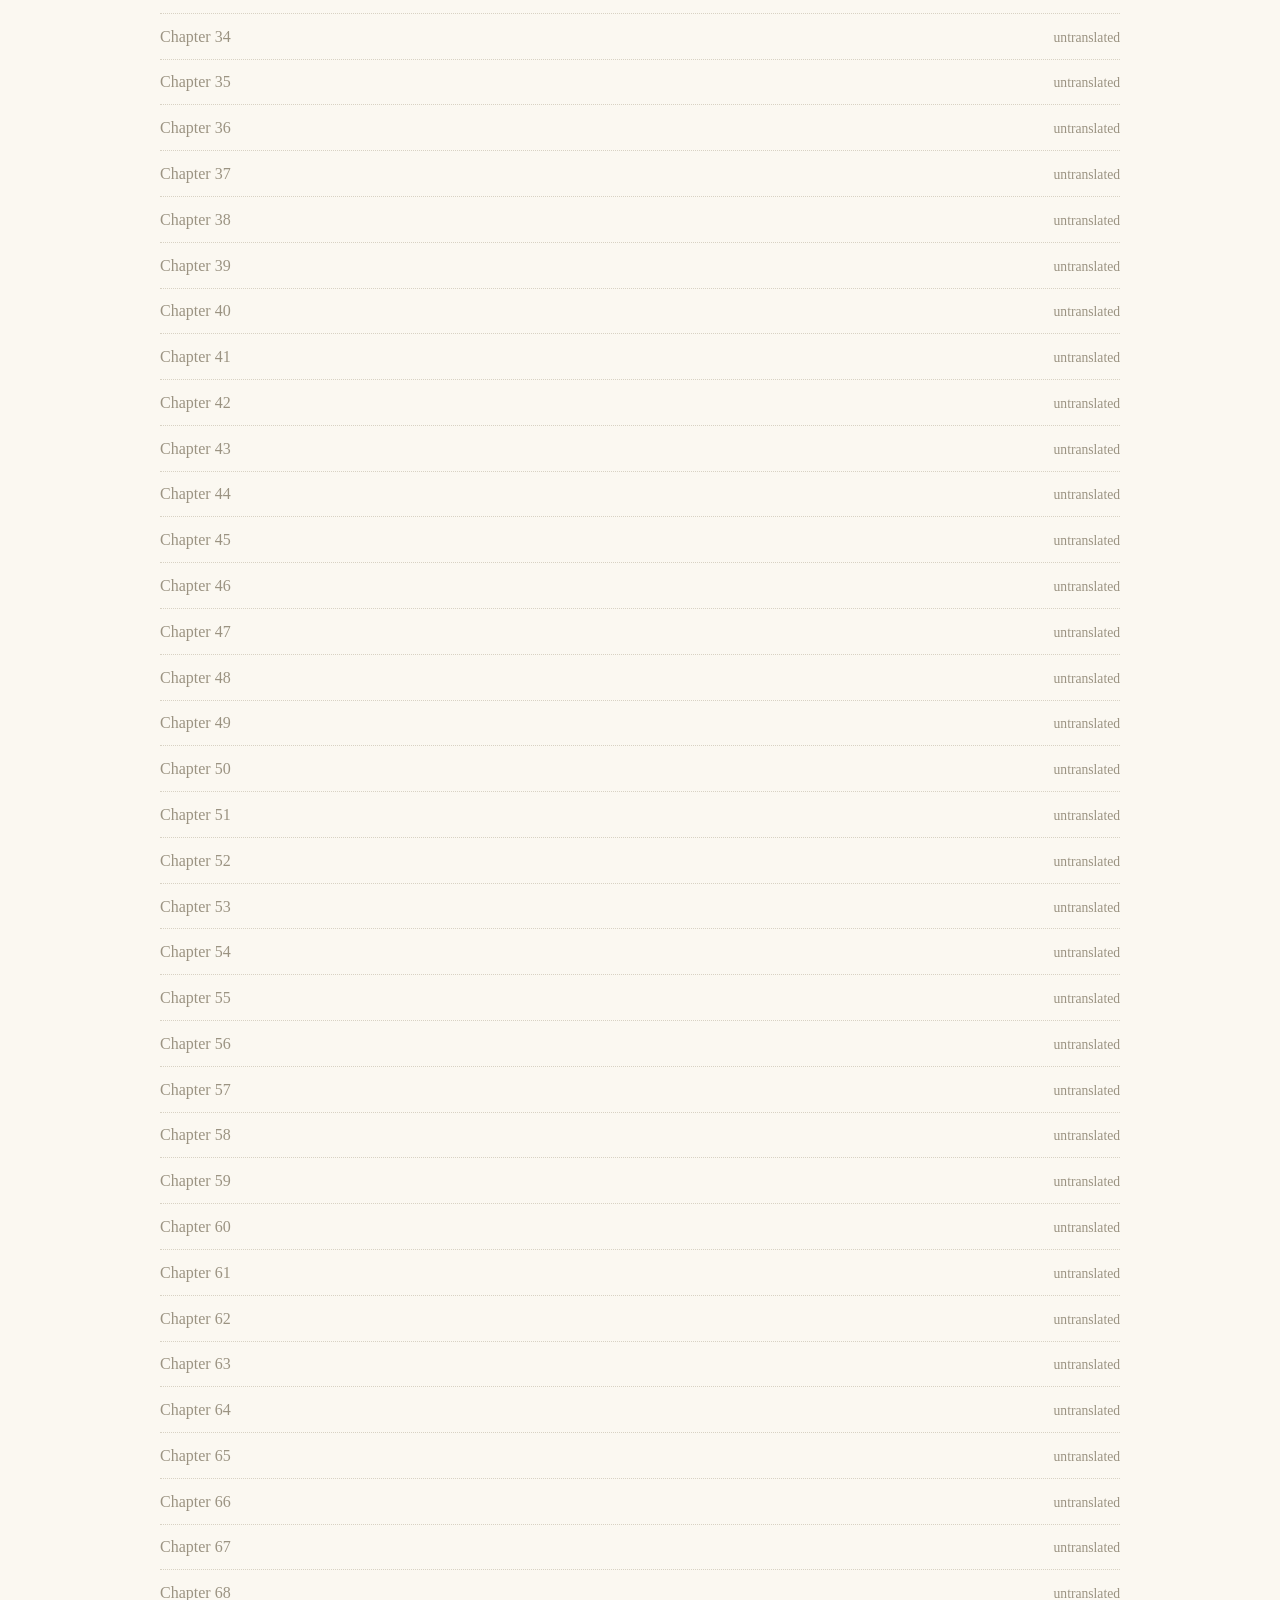
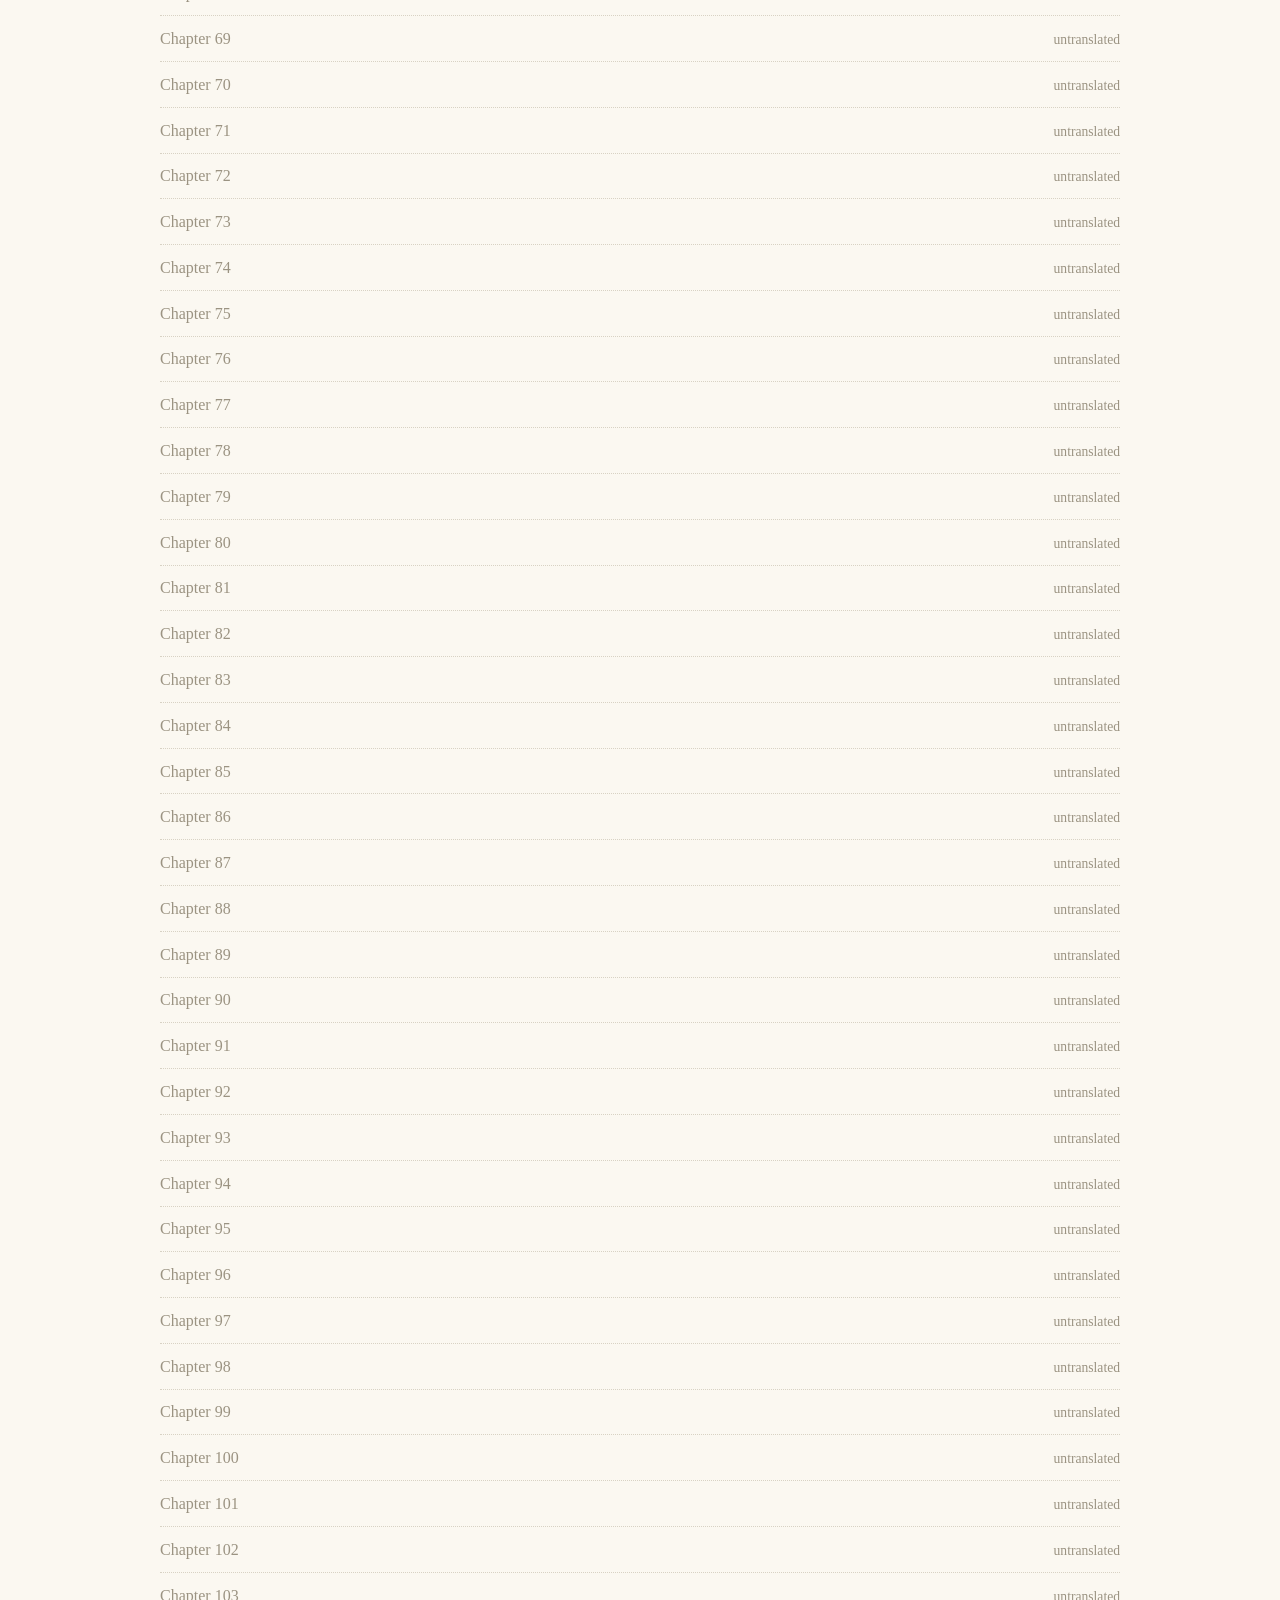
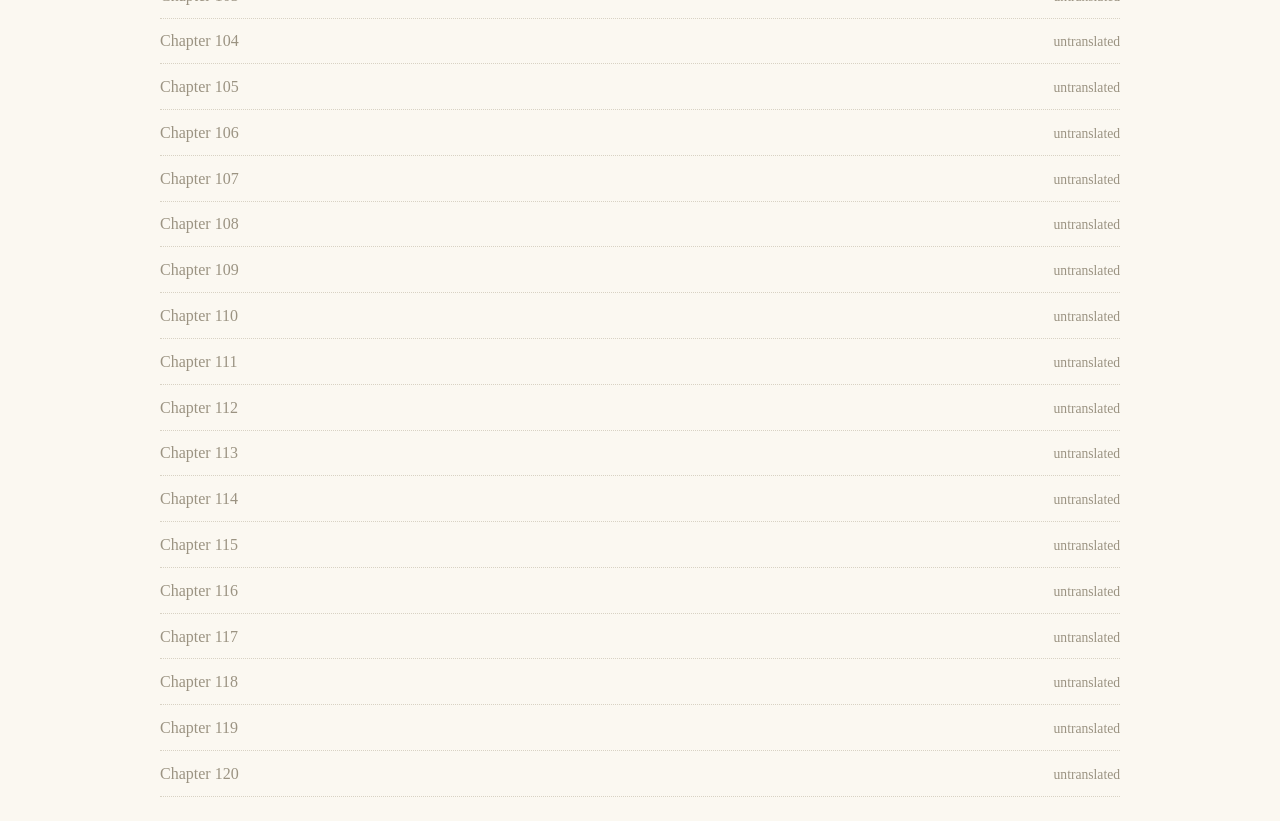
==== commit 57fd9b45: "chapter 2-3" ====
--- a/index.html
+++ b/index.html
@@ -242,7 +242,22 @@
       padding: 0.1rem 0.2rem;
     }
     .close-panel:hover,
-    .close-panel:focus-visible { color: var(--text); }
+    .close-panel:focus-visible { color: var(--fg); }
+    /* Full-width dismiss button; replaces the small x on narrow screens. */
+    .close-annotation {
+      appearance: none;
+      display: none;
+      width: 100%;
+      margin-top: 0.9rem;
+      padding: 0.5rem;
+      border: 1px solid var(--border);
+      border-radius: 4px;
+      background: transparent;
+      color: var(--fg);
+      font: inherit;
+      font-size: 0.9rem;
+      cursor: pointer;
+    }
     .detail-text { margin: 0; }
     .annotation-name { font-weight: bold; margin-bottom: 0.3rem; color: var(--fg); font-variant: normal; letter-spacing: normal; font-size: 1rem; }
     .annotation-line { margin: 0; }
@@ -296,13 +311,41 @@
       }
     }
     @media (max-width: 800px) {
+      /* No room for a column, and stacking the panel above the text pushes
+         the paragraph off-screen on every tap. Instead the annotation opens
+         over the text as a popover beside the word it explains. */
       .chapter-layout {
-        grid-template-areas:
-          "explanation"
-          "prose";
+        grid-template-areas: "prose";
         grid-template-columns: 1fr;
         gap: 1.5rem;
       }
+      /* Height follows the text, width stops short of both screen edges, and
+         positionExplanation() sets `top` so the box sits just above or below
+         the tapped word. Absolute (not fixed) so it scrolls with the text. */
+      .explanation-panel {
+        position: absolute;
+        left: 50%;
+        transform: translateX(-50%);
+        width: min(92vw, 32rem);
+        z-index: 20;
+        margin: 0;
+        max-height: none;
+        overflow: visible;
+        padding: 0.9rem 1.1rem;
+        background: var(--bg);
+        border: 1px solid var(--border);
+        border-radius: 4px;
+        box-shadow: 0 0.4rem 1.5rem rgba(0, 0, 0, 0.18);
+      }
+      /* renderExplanation() empties the panel when nothing is selected. */
+      .explanation-panel:empty { display: none; }
+      .explanation-panel .close-panel { display: none; }
+      .close-annotation { display: block; }
+      /* The contact button is pinned bottom-right at a higher z-index, so it
+         would punch through a popover that happens to open under it. */
+      body:has(.explanation-panel:not(:empty)) .contact-host { display: none; }
+      /* The map page doesn't lay out on a phone. Hidden until it's rebuilt. */
+      .contact-host a[href="map.html"] { display: none; }
     }
   </style>
 </head>
@@ -326,11 +369,11 @@
     </button>
     <div class="popup-panel" id="download-panel" hidden>
       <div class="settings-row">
-        <a href="data/book.txt" download="romance-of-the-three-kingdoms.txt">Plain text (.txt<span class="dl-size" data-size-of="data/book.txt">, 23 KB</span>)</a>
+        <a href="data/book.txt" download="romance-of-the-three-kingdoms.txt">Plain text (.txt<span class="dl-size" data-size-of="data/book.txt">, 79 KB</span>)</a>
         <div class="settings-note">Main text only.</div>
       </div>
       <div class="settings-row">
-        <a href="data/book.html" download="romance-of-the-three-kingdoms.html">Standalone page (.html<span class="dl-size" data-size-of="data/book.html">, 74 KB</span>)</a>
+        <a href="data/book.html" download="romance-of-the-three-kingdoms.html">Standalone page (.html<span class="dl-size" data-size-of="data/book.html">, 163 KB</span>)</a>
         <div class="settings-note">Main text with annotations.</div>
       </div>
     </div>
@@ -448,6 +491,7 @@
   chapterData: null,
   annotationId: null,  // id of currently displayed annotation
   annotationPara: null, // 1-based paragraph the displayed annotation was opened from
+  annotationAnchor: null, // the .tag element it was opened from (mobile positioning)
 };
 
 const settings = {
@@ -583,8 +627,8 @@
 
 function chapterStatus(c) {
   const total = c.paragraphs;
-  if (c.prose === 0) return ['', 'untranslated'];
-  if (c.prose === total) return ['done', 'complete'];
+  if (c.translated === 0) return ['', 'untranslated'];
+  if (c.translated === total) return ['done', 'complete'];
   return ['in-progress', 'in progress'];
 }
 
@@ -596,7 +640,7 @@
       + (halves.length
         ? `<span class="index-couplet">${halves.map(escapeHtml).join('<br>')}</span>`
         : '');
-    const chapterLabel = c.prose === 0
+    const chapterLabel = c.translated === 0
       ? `<span class="chapter-label untranslated">${inner}</span>`
       : `<a class="chapter-label" href="?ch=${c.n}">${inner}</a>`;
     return `<li>
@@ -618,6 +662,7 @@
   const ann = resolveAnnotation(id, state.annotationPara);
   if (!ann) {
     panel.innerHTML = '<div class="detail-empty">No annotation found.</div>';
+    positionExplanation();
     return;
   }
   panel.innerHTML = `
@@ -627,11 +672,36 @@
         <button type="button" class="close-panel" data-close-panel="explanation" aria-label="Close annotation panel" title="Close">&times;</button>
       </div>
       ${ann.description.split('\n').filter(line => line.trim() !== '').map(line => `<p class="detail-text annotation-line">${renderTagged(line)}</p>`).join('')}
+      <button type="button" class="close-annotation" data-close-panel="explanation">Close</button>
     </div>`;
+  positionExplanation();
+}
+
+// Narrow screens show the panel as a popover anchored to the tapped tag
+// instead of a column, so its `top` has to be computed after each render.
+const MOBILE = window.matchMedia('(max-width: 800px)');
+
+function positionExplanation() {
+  const panel = document.getElementById('explanation');
+  if (!panel) return;
+  panel.style.top = '';
+  if (!MOBILE.matches || !state.annotationId) return;
+  const anchor = state.annotationAnchor;
+  if (!anchor || !anchor.isConnected) return;
+
+  const rect = anchor.getBoundingClientRect();
+  const gap = 8;
+  const height = panel.offsetHeight;
+  // Prefer below; go above only when that leaves more of the box on screen.
+  const roomBelow = window.innerHeight - rect.bottom;
+  const below = roomBelow >= height + gap || roomBelow >= rect.top;
+  const viewportTop = below ? rect.bottom + gap : rect.top - height - gap;
+  panel.style.top = Math.max(gap, viewportTop + window.scrollY) + 'px';
 }
 
 function closeExplanation() {
   state.annotationId = null;
+  state.annotationAnchor = null;
   renderExplanation();
 }
 
@@ -650,19 +720,19 @@
   return { name: chosen.name || ann.name, description: chosen.description };
 }
 
-function showAnnotation(id, para) {
+function showAnnotation(id, para, anchor) {
   // Clicking the already-open annotation deselects it — unless this click
   // resolves to a different (e.g. later) version, in which case open that.
   if (state.annotationId === id) {
     const current = resolveAnnotation(id, state.annotationPara);
     const next = resolveAnnotation(id, para);
     if (current && next && current.description === next.description) {
-      state.annotationId = null;
-      renderExplanation();
+      closeExplanation();
       return;
     }
   }
   if (typeof para === 'number') state.annotationPara = para;
+  if (anchor) state.annotationAnchor = anchor;
   state.annotationId = id;
   renderExplanation();
 }
@@ -676,12 +746,13 @@
     : null;
   state.annotationId = null;
   state.annotationPara = null;
+  state.annotationAnchor = null;
 
   const chapterLink = (n, label) => {
     if (n === null) return '';
     const meta = state.main.chapters.find(c => c.n === n);
     if (!meta) return '';
-    if (meta.prose === 0) {
+    if (meta.translated === 0) {
       return `<span class="nav-link untranslated">${label} <span class="nav-tag">(untranslated)</span></span>`;
     }
     return `<a class="nav-link" href="?ch=${n}">${label}</a>`;
@@ -744,9 +815,14 @@
     // reuse the paragraph context already in state.
     const para = tag.closest('.prose-para');
     const idx = para ? parseInt(para.dataset.index, 10) : NaN;
-    showAnnotation(tag.dataset.id, Number.isFinite(idx) ? idx + 1 : undefined);
+    // A cross-reference tag inside the panel would anchor the popover to
+    // itself, so keep the prose tag the panel was opened from.
+    const anchor = tag.closest('.explanation-panel') ? null : tag;
+    showAnnotation(tag.dataset.id, Number.isFinite(idx) ? idx + 1 : undefined, anchor);
   }
 });
+
+window.addEventListener('resize', positionExplanation);
 
 // Corner toolbar and contact popovers.
 (() => {
@@ -790,6 +866,11 @@
 
   document.addEventListener('click', (e) => {
     if (!e.target.closest('.popup-host, .contact-host')) closeAll();
+    // Tag clicks and the close button both stopPropagation, so anything that
+    // reaches here is outside them: dismiss unless the click was in the panel.
+    if (MOBILE.matches && state.annotationId && !e.target.closest('.explanation-panel')) {
+      closeExplanation();
+    }
   });
 })();
 
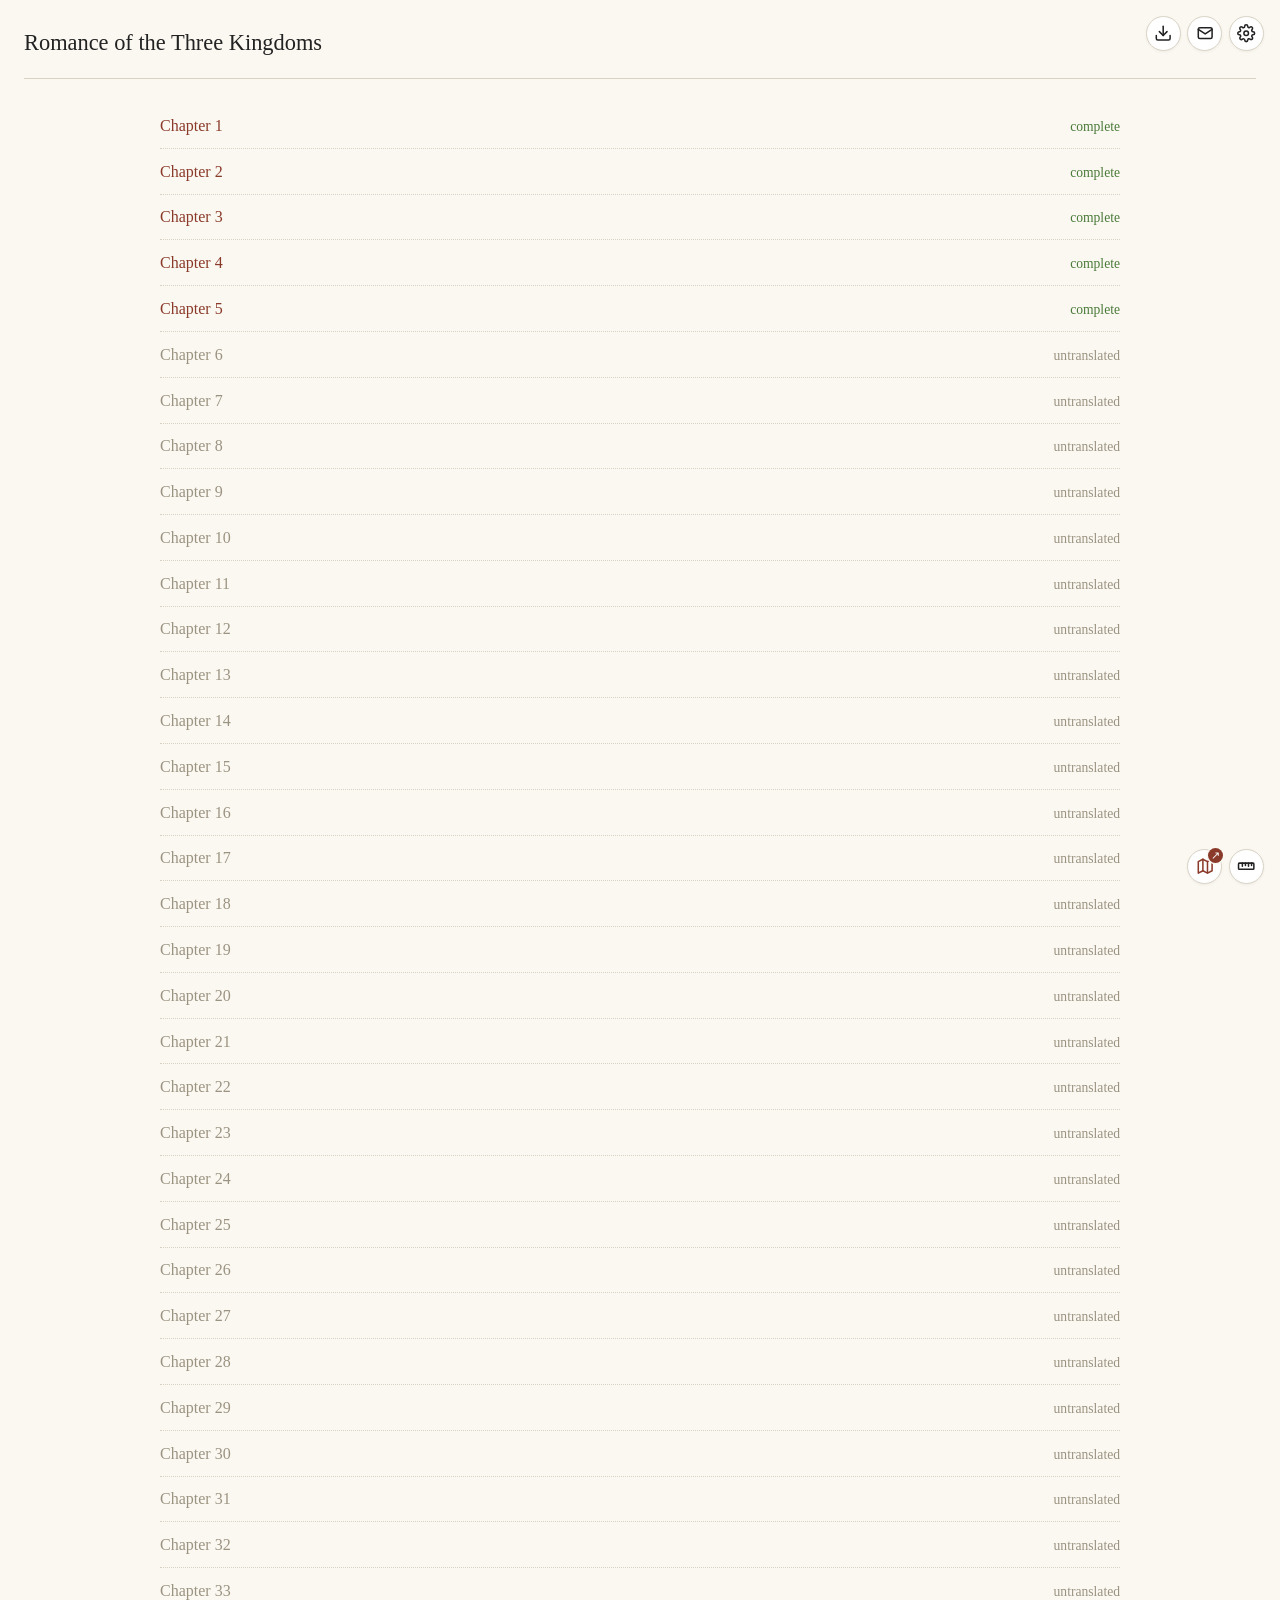
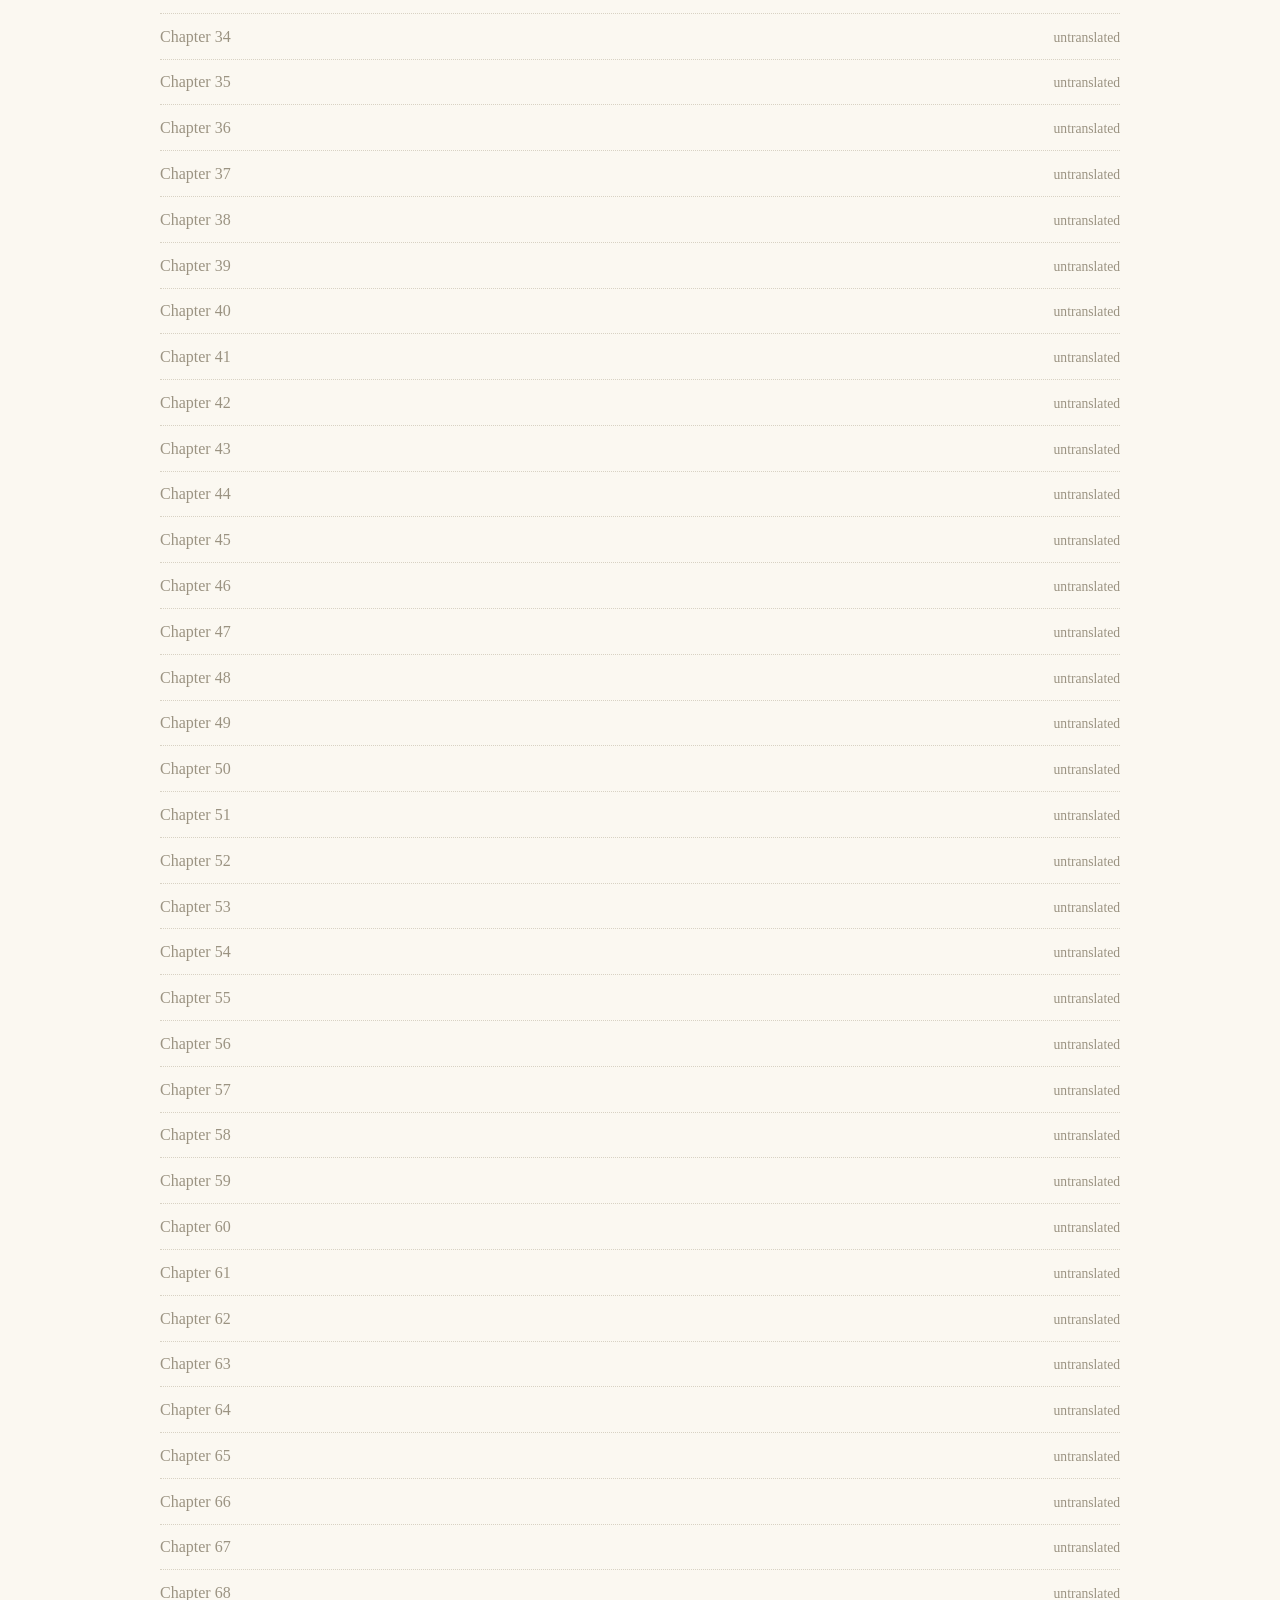
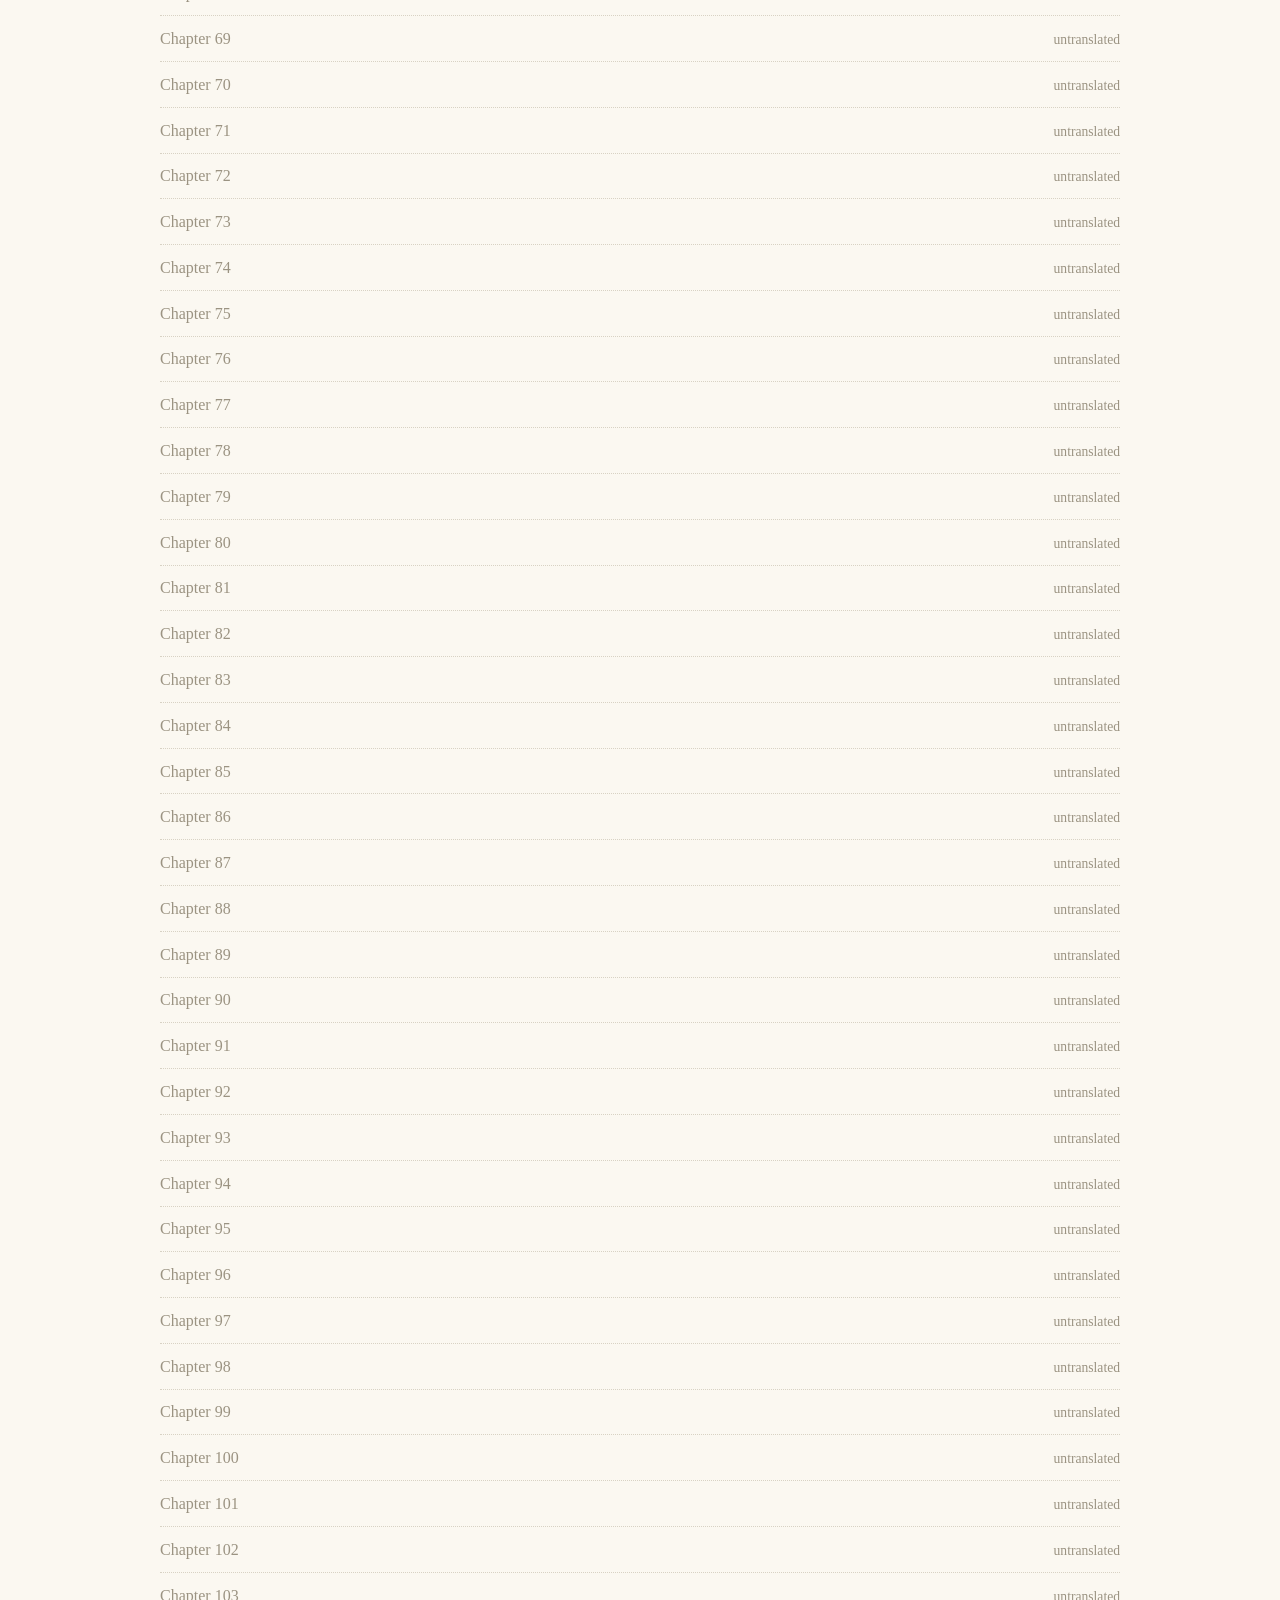
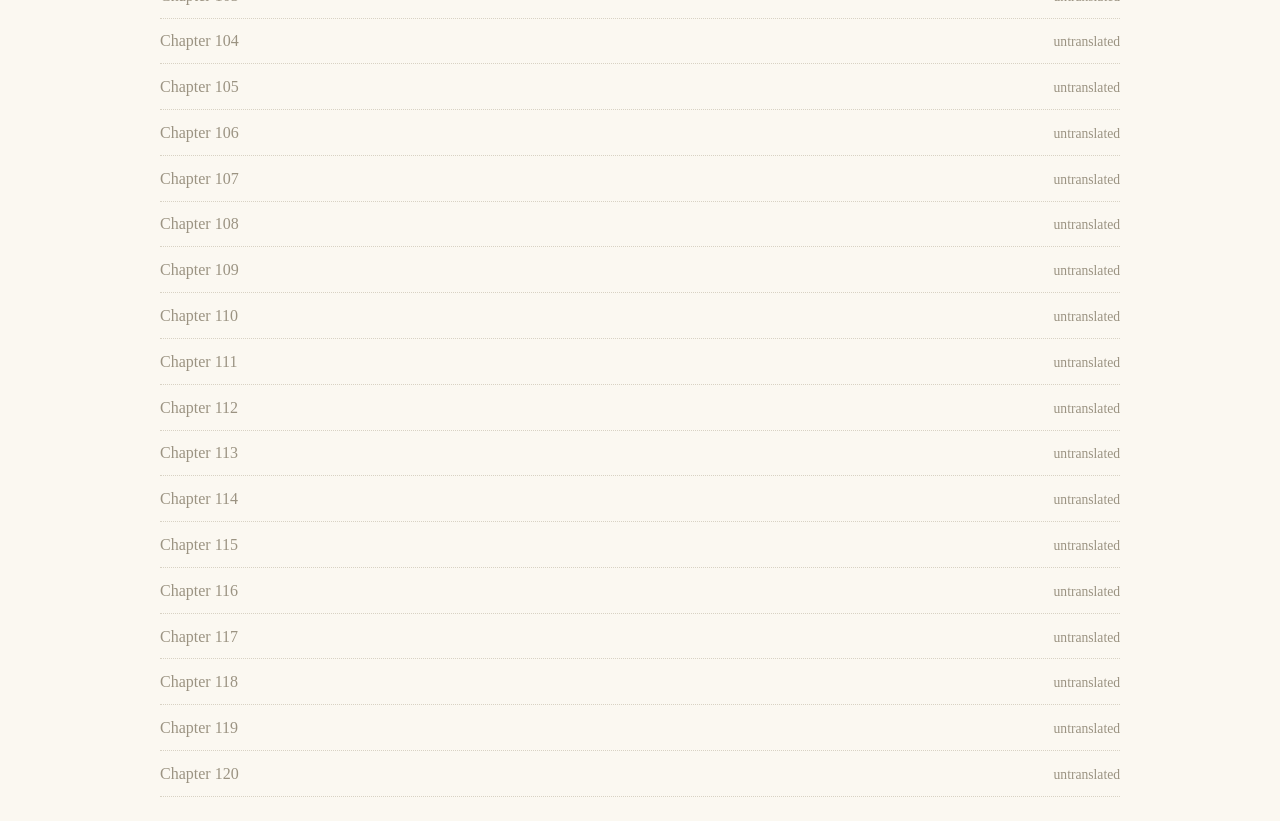
==== commit 6fc2addd: "chapter 4-5" ====
--- a/index.html
+++ b/index.html
@@ -369,11 +369,11 @@
     </button>
     <div class="popup-panel" id="download-panel" hidden>
       <div class="settings-row">
-        <a href="data/book.txt" download="romance-of-the-three-kingdoms.txt">Plain text (.txt<span class="dl-size" data-size-of="data/book.txt">, 79 KB</span>)</a>
+        <a href="data/book.txt" download="romance-of-the-three-kingdoms.txt">Plain text (.txt<span class="dl-size" data-size-of="data/book.txt">, 130 KB</span>)</a>
         <div class="settings-note">Main text only.</div>
       </div>
       <div class="settings-row">
-        <a href="data/book.html" download="romance-of-the-three-kingdoms.html">Standalone page (.html<span class="dl-size" data-size-of="data/book.html">, 163 KB</span>)</a>
+        <a href="data/book.html" download="romance-of-the-three-kingdoms.html">Standalone page (.html<span class="dl-size" data-size-of="data/book.html">, 240 KB</span>)</a>
         <div class="settings-note">Main text with annotations.</div>
       </div>
     </div>
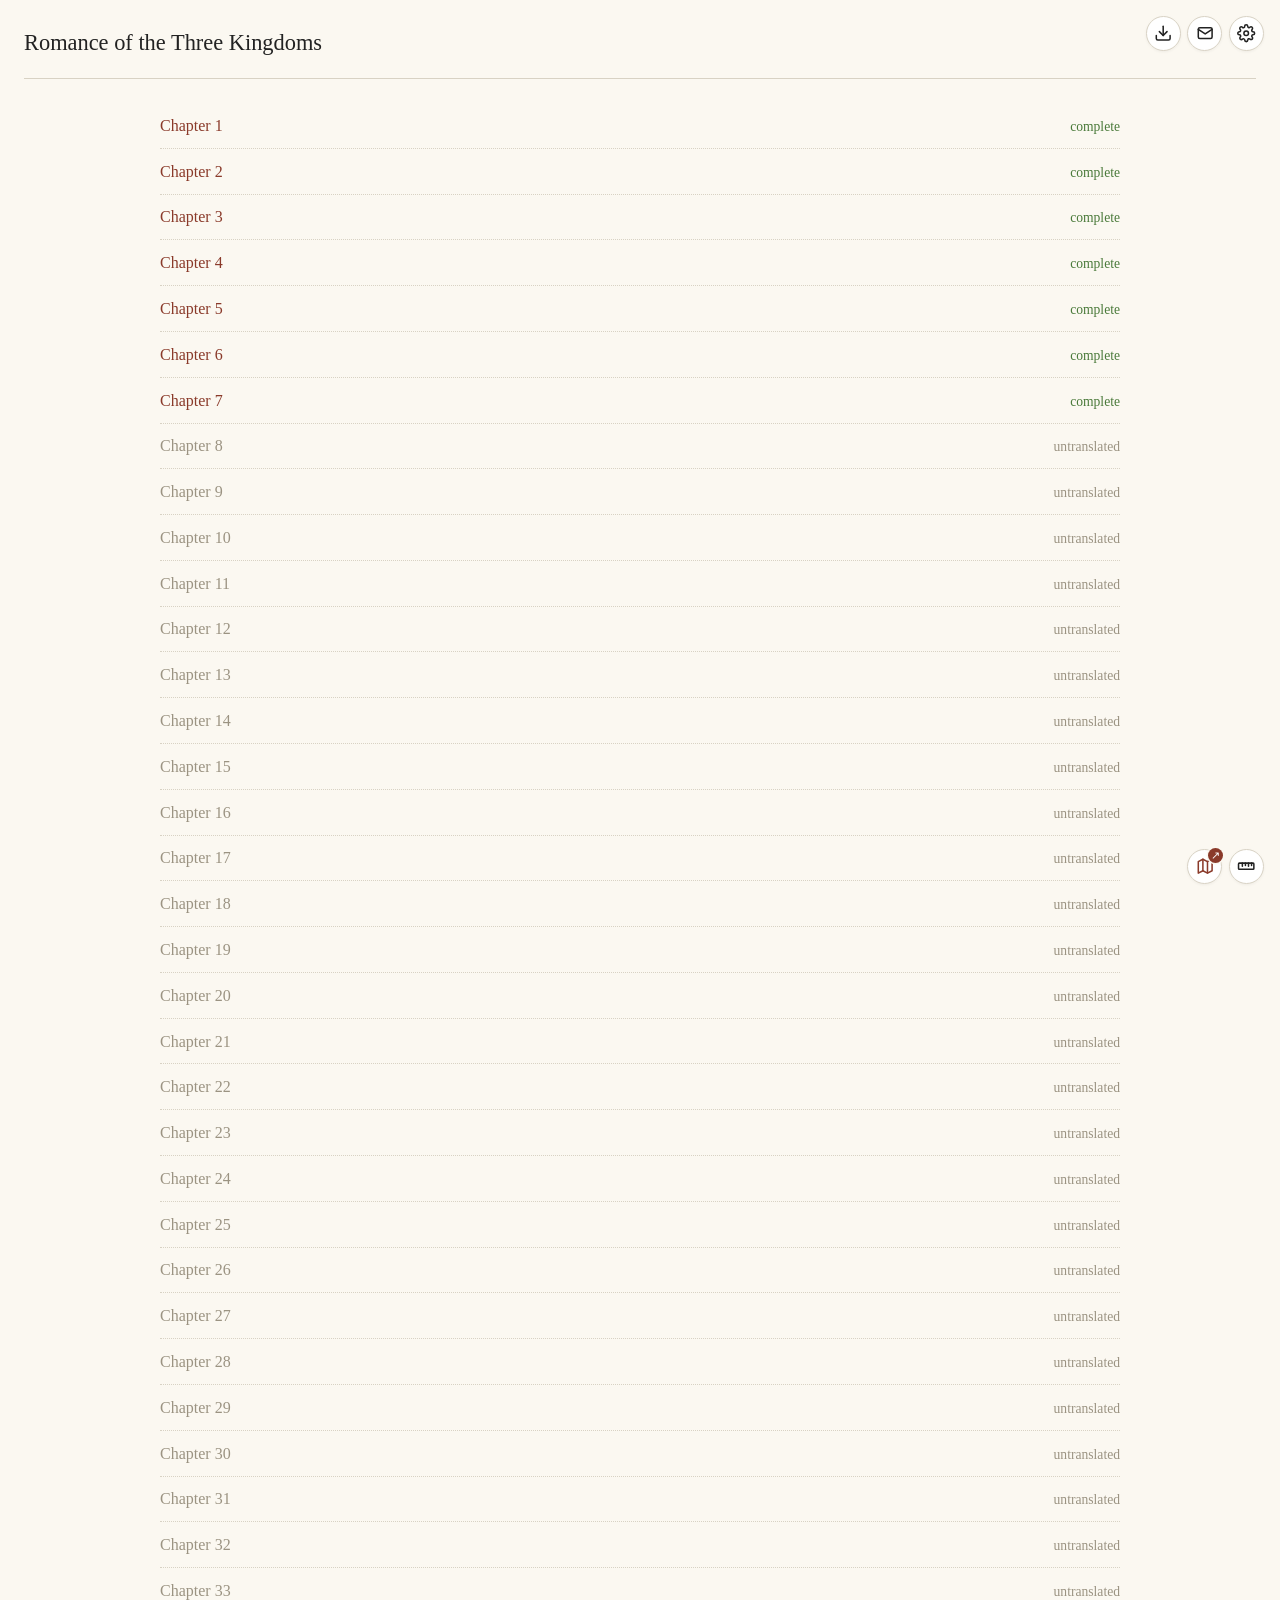
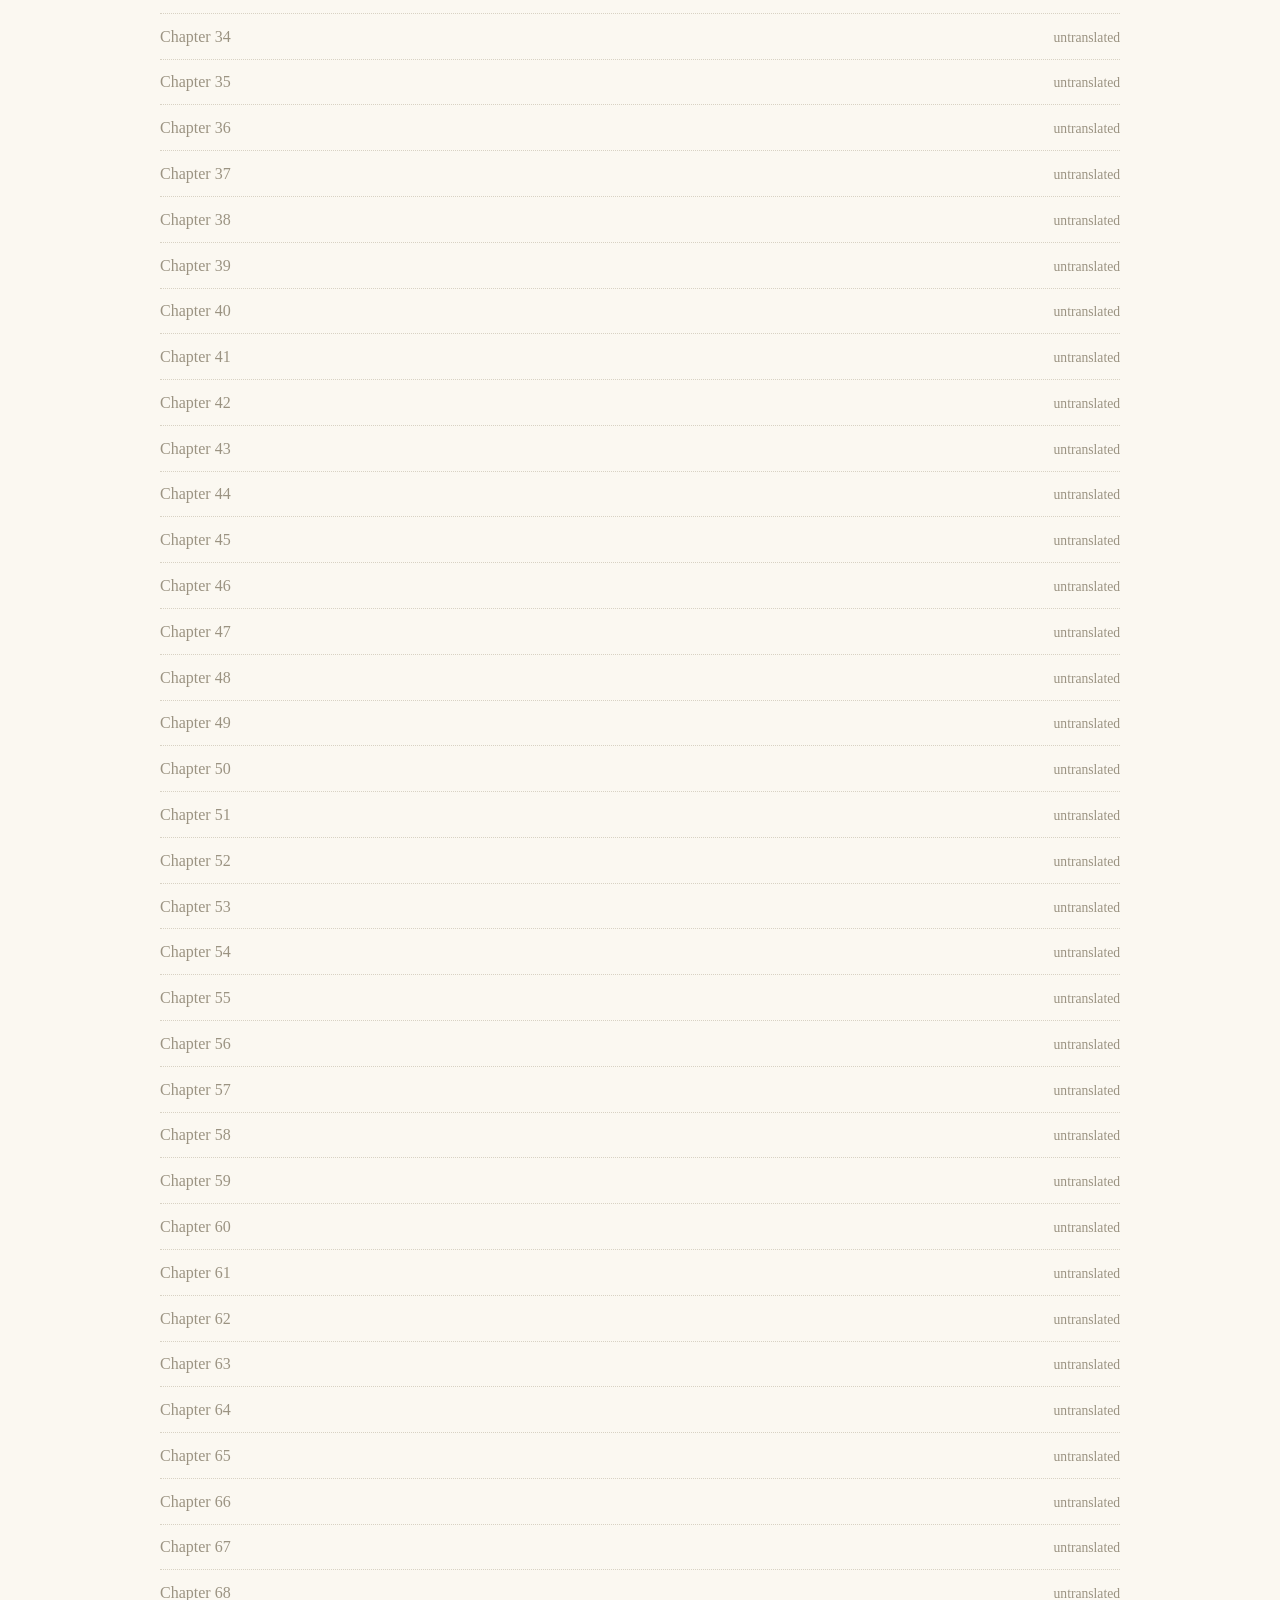
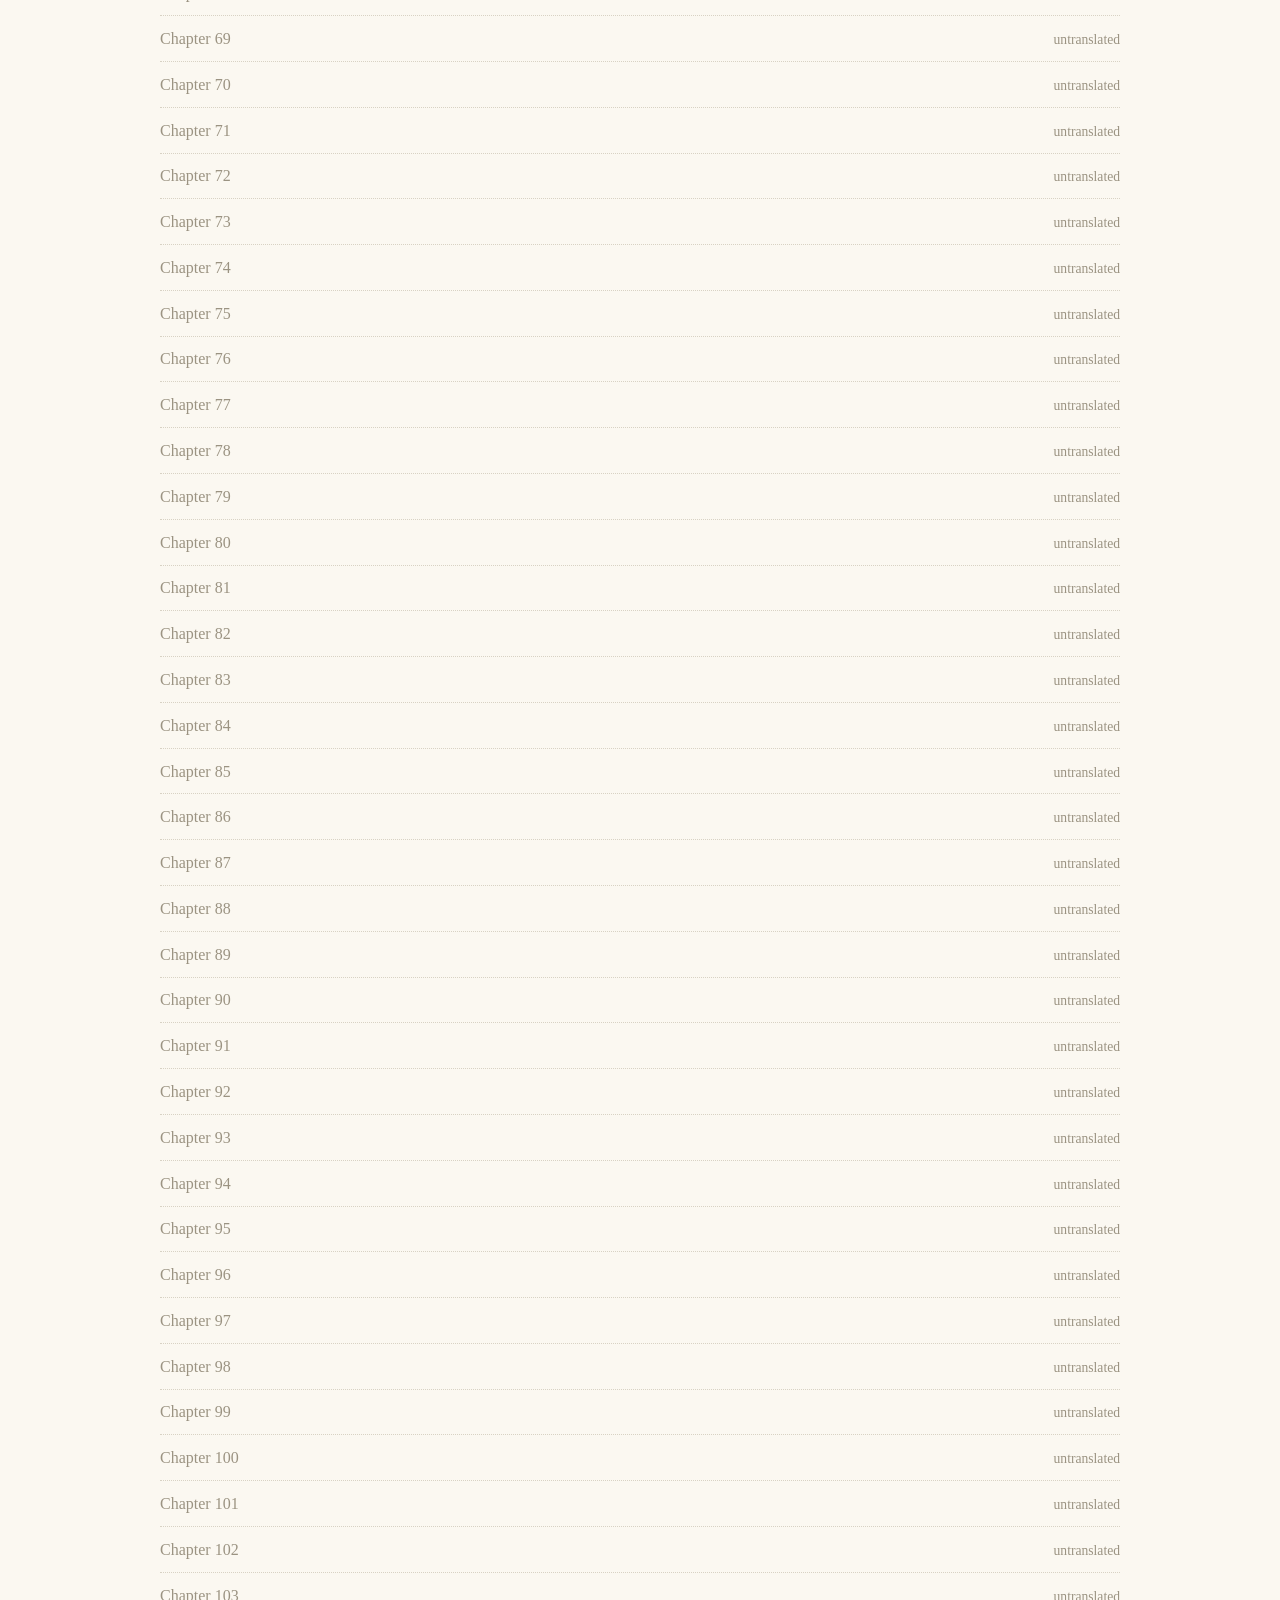
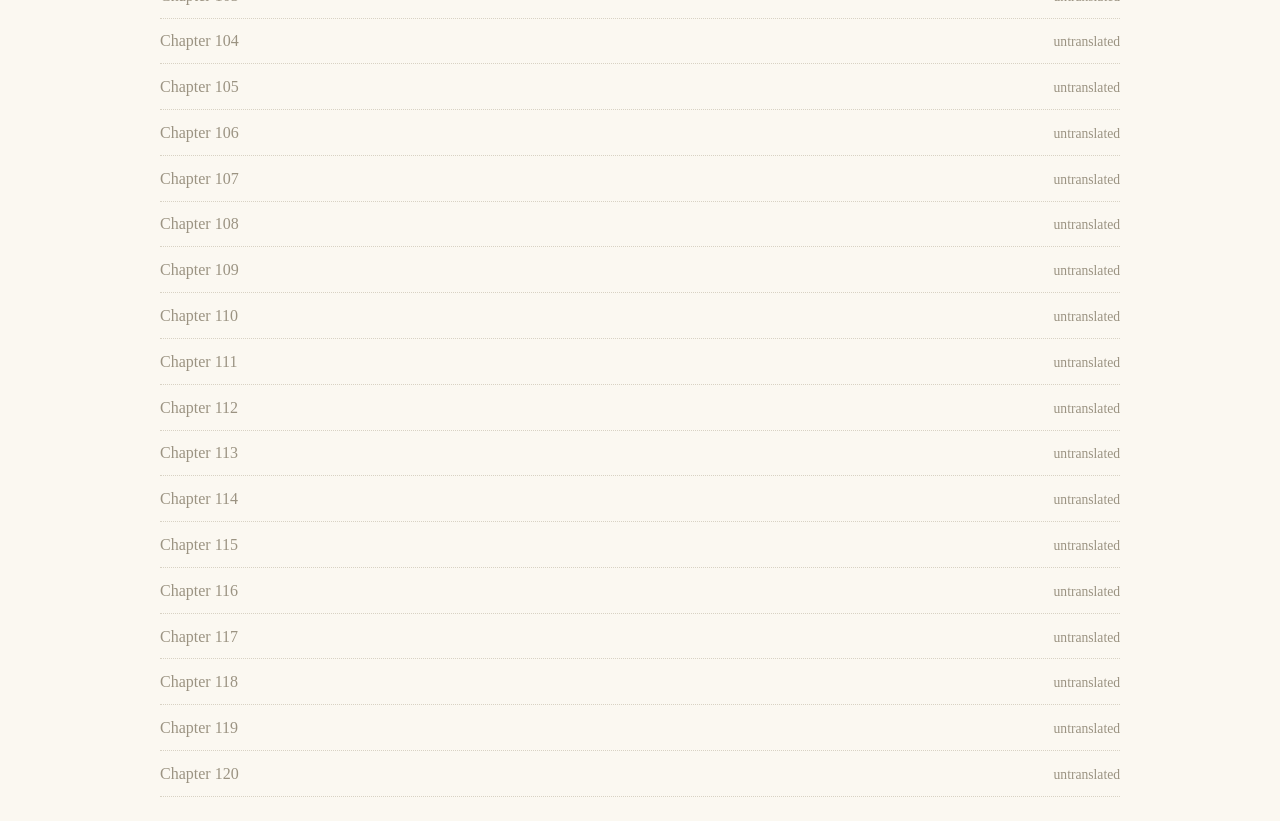
==== commit 92ce3d04: "chapter 6-7" ====
--- a/index.html
+++ b/index.html
@@ -369,11 +369,11 @@
     </button>
     <div class="popup-panel" id="download-panel" hidden>
       <div class="settings-row">
-        <a href="data/book.txt" download="romance-of-the-three-kingdoms.txt">Plain text (.txt<span class="dl-size" data-size-of="data/book.txt">, 130 KB</span>)</a>
+        <a href="data/book.txt" download="romance-of-the-three-kingdoms.txt">Plain text (.txt<span class="dl-size" data-size-of="data/book.txt">, 176 KB</span>)</a>
         <div class="settings-note">Main text only.</div>
       </div>
       <div class="settings-row">
-        <a href="data/book.html" download="romance-of-the-three-kingdoms.html">Standalone page (.html<span class="dl-size" data-size-of="data/book.html">, 240 KB</span>)</a>
+        <a href="data/book.html" download="romance-of-the-three-kingdoms.html">Standalone page (.html<span class="dl-size" data-size-of="data/book.html">, 319 KB</span>)</a>
         <div class="settings-note">Main text with annotations.</div>
       </div>
     </div>
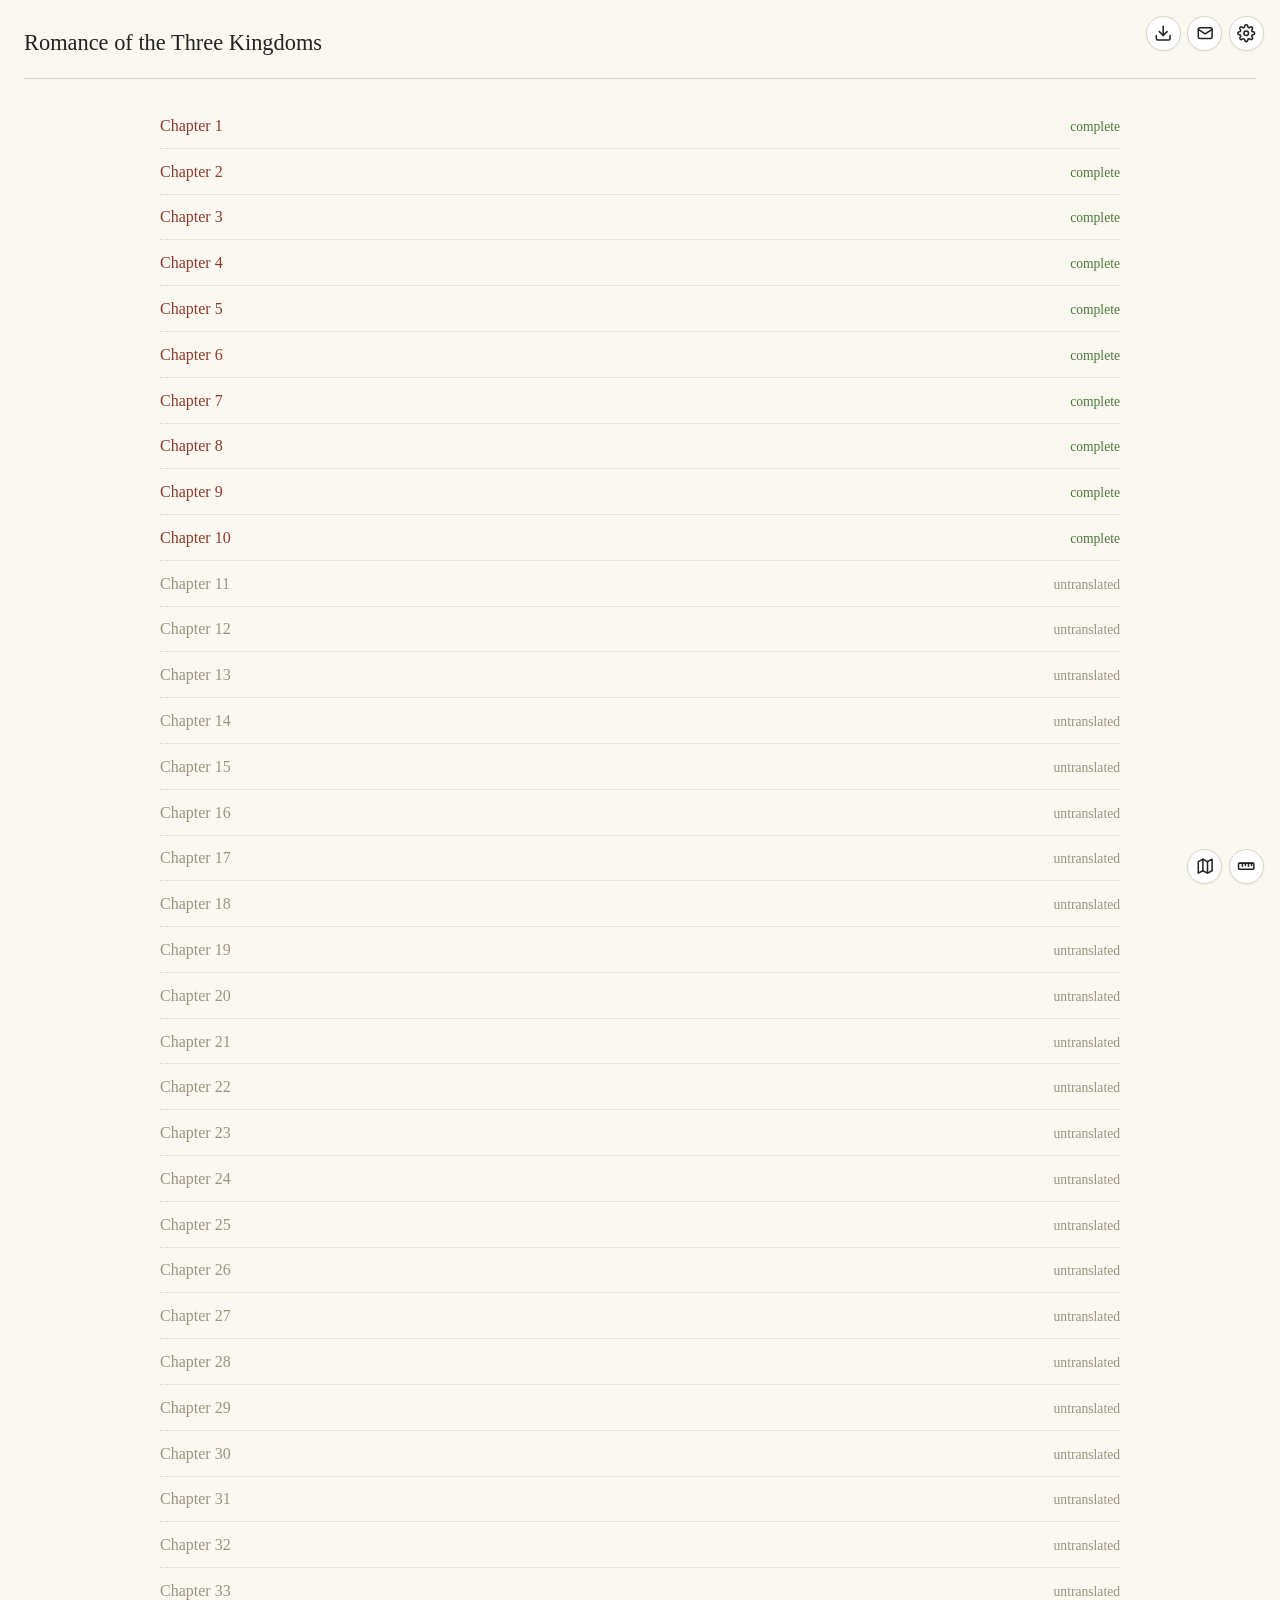
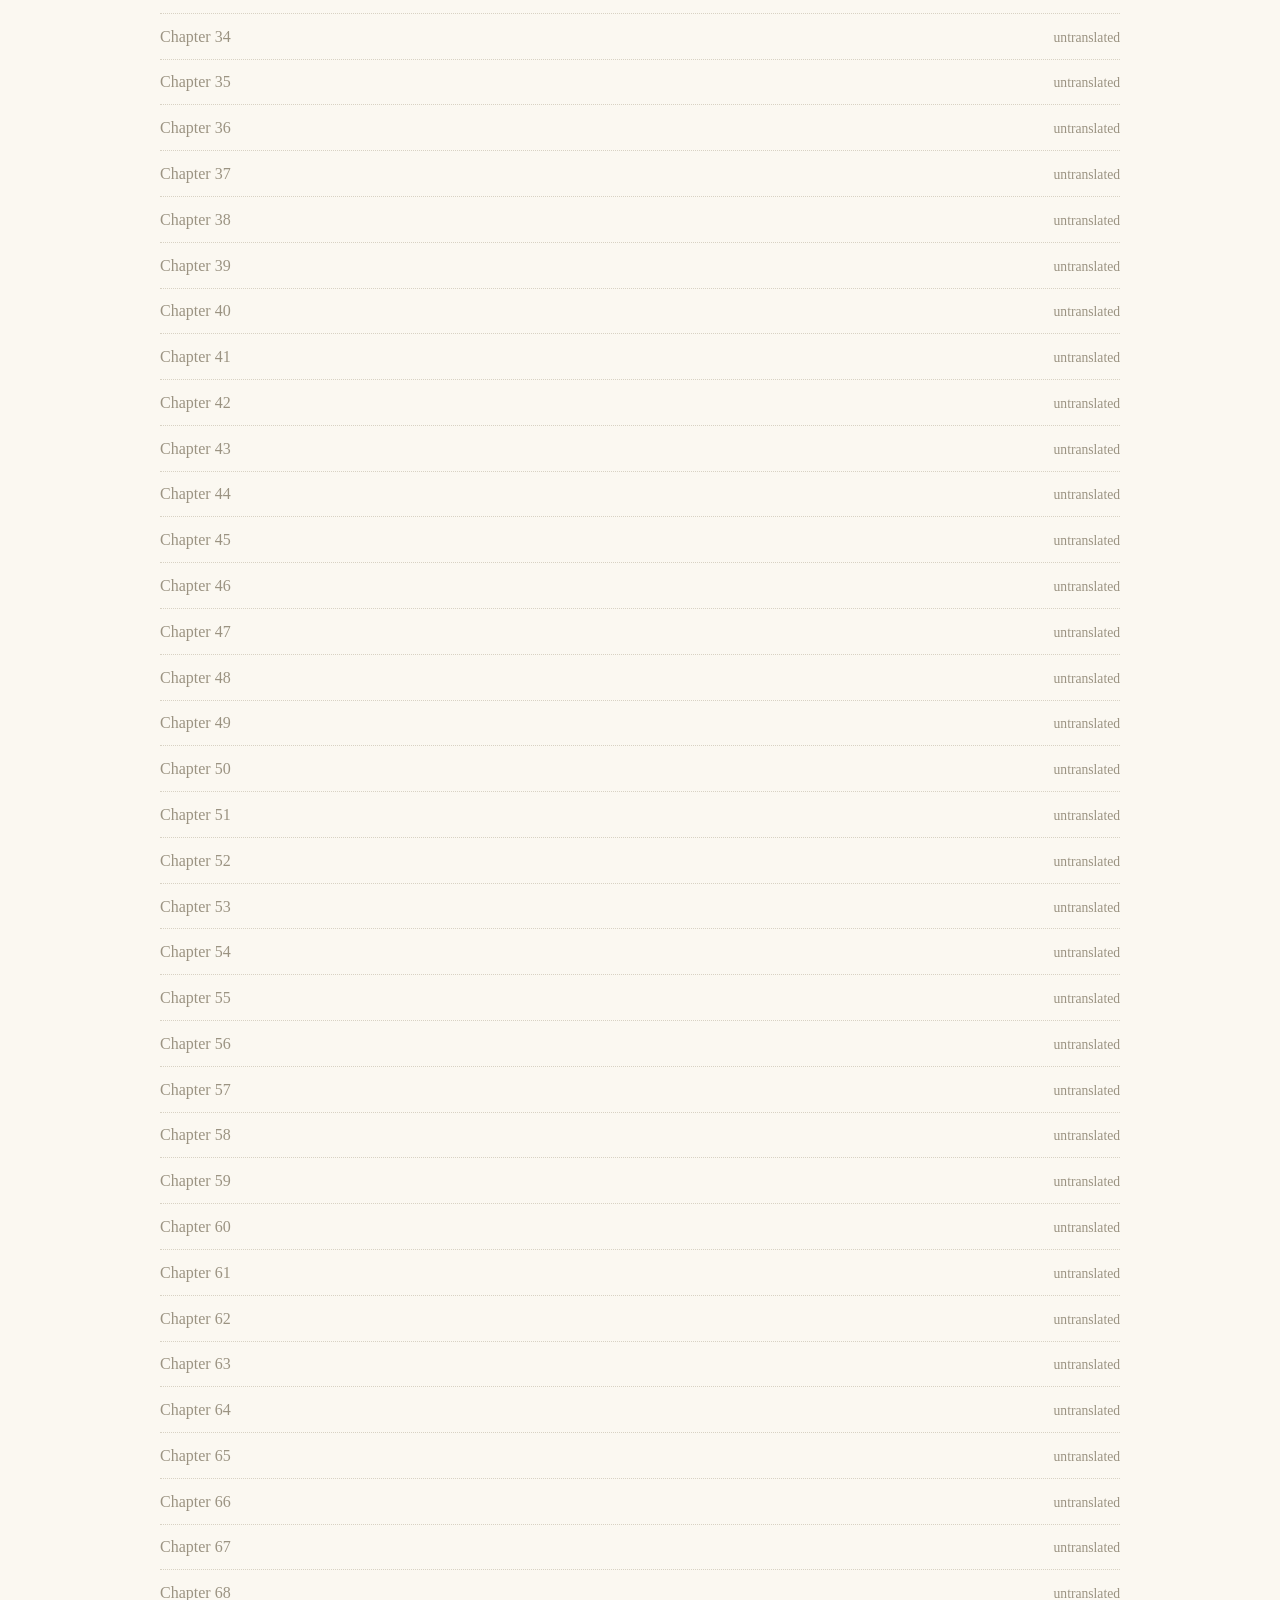
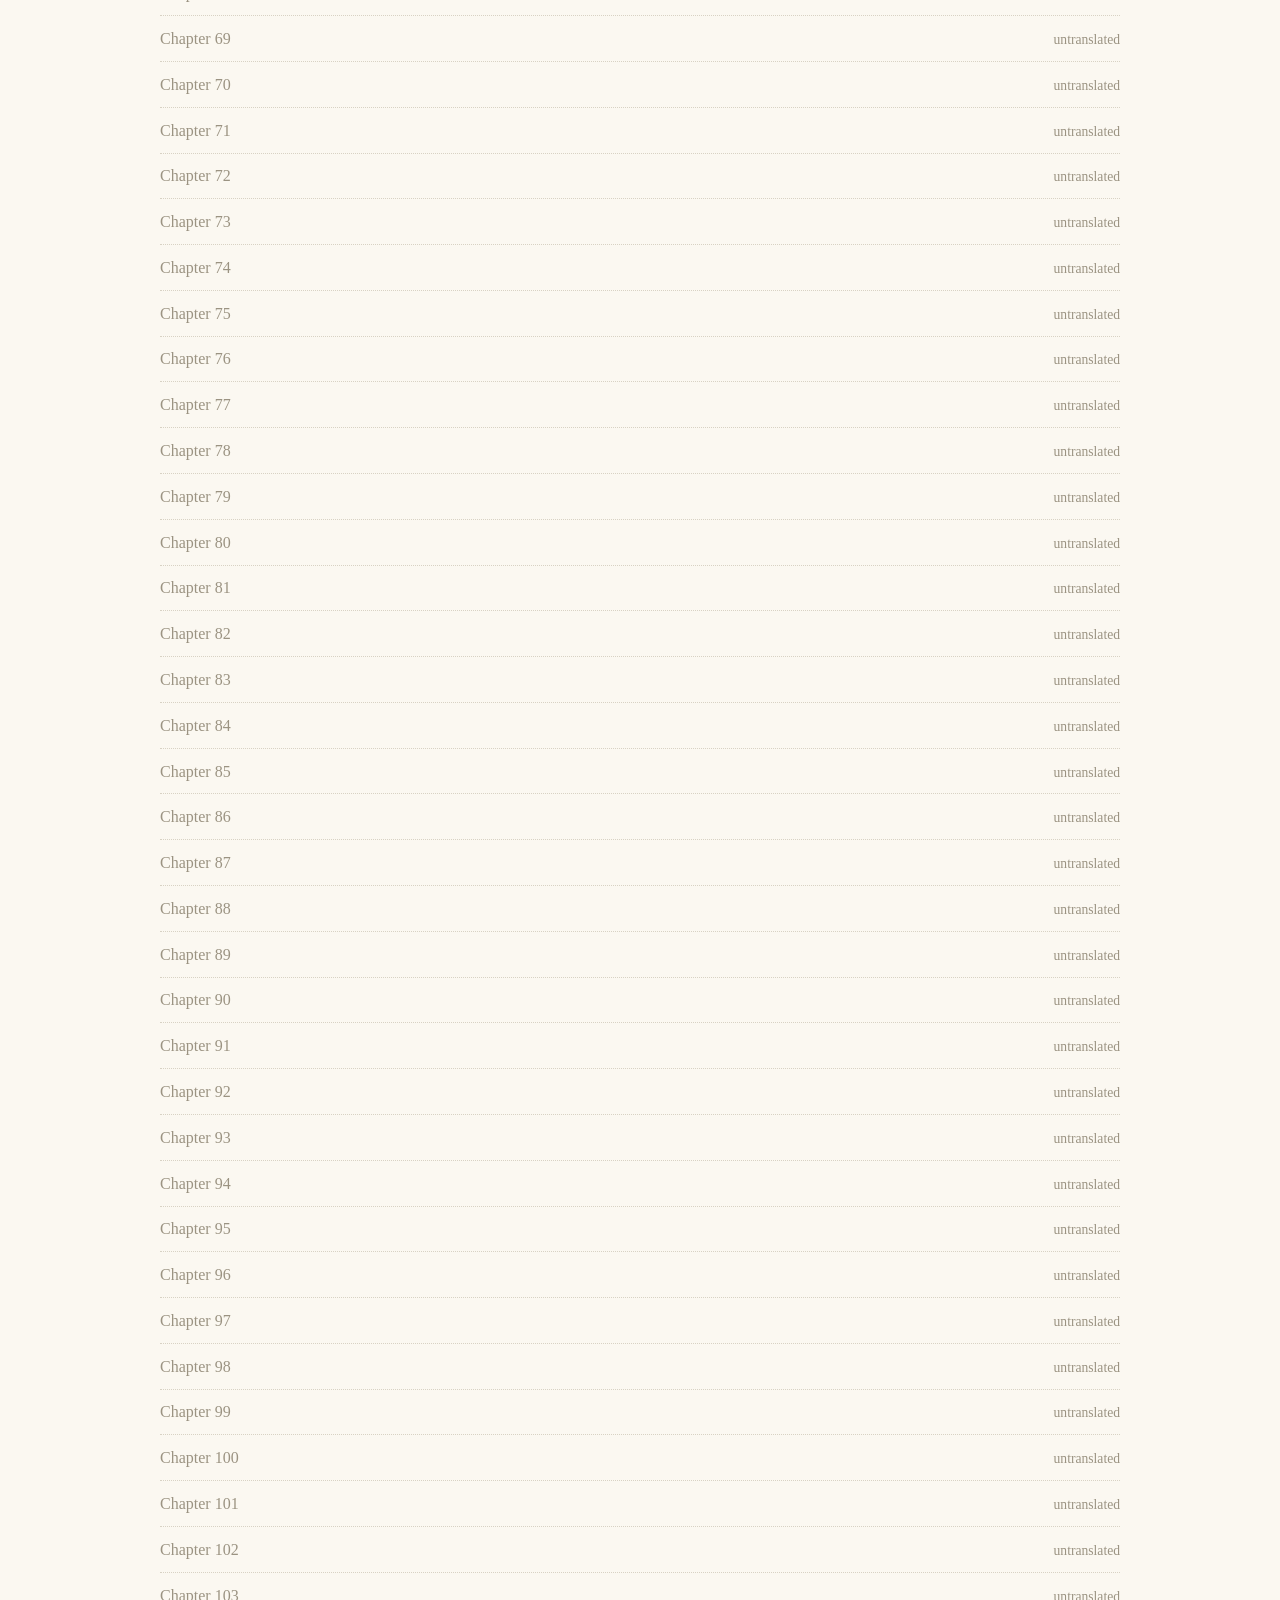
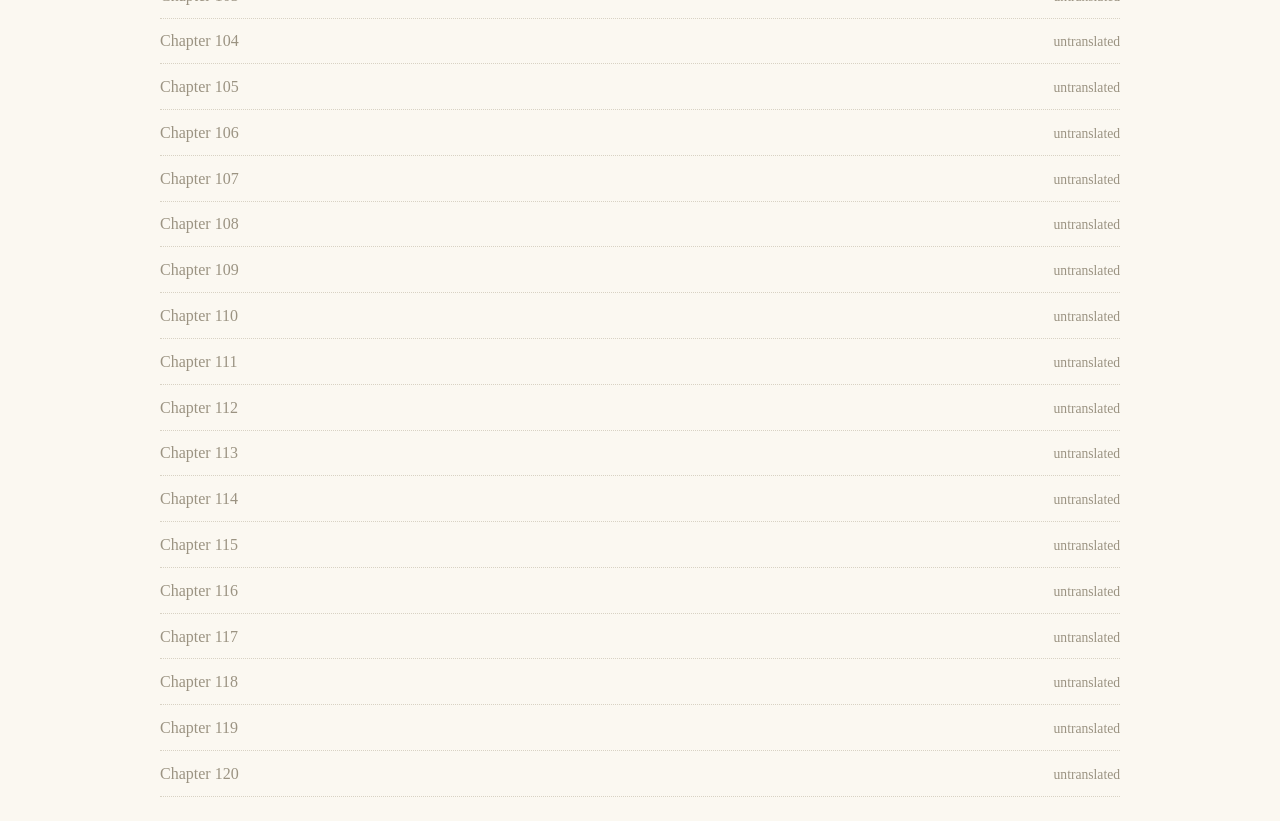
==== commit 5efbd739: "chapter 8-10" ====
--- a/index.html
+++ b/index.html
@@ -104,22 +104,67 @@
     a.icon-button { text-decoration: none; }
     .icon-button:hover { background: var(--bg); }
     .icon-button svg { width: 1.15rem; height: 1.15rem; display: block; }
-    /* "opens in a new tab" cue: small external-link badge on the icon corner */
-    .icon-button.external { position: relative; }
-    .icon-button.external::after {
-      content: "\2197";          /* ↗ */
+    /* ---- map overlay ---- */
+    /* Built by JS on the first click of the map icon, so map.html and its
+       large SVG are not fetched until the reader asks for the map. */
+    .map-overlay {
+      position: fixed;
+      inset: 0;
+      z-index: 1000;
+      padding: 2rem;
+      background: rgba(0, 0, 0, 0.45);
+    }
+    /* Hidden with visibility, not display: a display:none iframe collapses to
+       zero size, and the map would lose its zoom and position. */
+    .map-overlay[hidden] { display: block; visibility: hidden; }
+    .annotation-line.map-line { margin-top: 0.7rem; font-size: 0.9rem; }
+    .map-overlay-box {
+      position: relative;
+      width: 100%;
+      height: 100%;
+      background: #fff;
+      border: 1px solid var(--border);
+      border-radius: 6px;
+      box-shadow: 0 0.5rem 2rem rgba(0, 0, 0, 0.3);
+      overflow: hidden;
+    }
+    .map-overlay iframe {
+      display: block;
+      width: 100%;
+      height: 100%;
+      border: 0;
+    }
+    .map-overlay-close {
       position: absolute;
-      top: -2px;
-      right: -2px;
-      width: 0.95rem;
-      height: 0.95rem;
-      font-size: 0.7rem;
-      line-height: 0.95rem;
-      text-align: center;
-      border-radius: 50%;
-      background: var(--link);
-      color: #fff;
-      box-shadow: 0 0 0 1.5px var(--bg);
+      top: 0.6rem;
+      right: 0.6rem;
+      font-size: 1.3rem;
+      line-height: 1;
+    }
+    /* ---- territory still ---- */
+    /* Same overlay as the map, but the box shrinks to fit one image: the
+       still of who held what, chosen per chapter (mapYear in the data). */
+    .icon-button[hidden] { display: none; }
+    .map-overlay.still-overlay {
+      display: flex;
+      align-items: center;
+      justify-content: center;
+    }
+    .still-overlay .map-overlay-box { width: auto; height: auto; }
+    .still-overlay img {
+      display: block;
+      max-width: calc(100vw - 4rem);
+      max-height: calc(100vh - 6.5rem);
+    }
+    .still-caption {
+      display: flex;
+      justify-content: flex-end;
+      gap: 1rem;
+      padding: 0.3rem 0.8rem;
+      font-size: 0.85rem;
+      color: var(--muted);
+      background: var(--bg);
+      border-top: 1px solid var(--border);
     }
     .popup-panel {
       position: absolute;
@@ -346,6 +391,9 @@
       body:has(.explanation-panel:not(:empty)) .contact-host { display: none; }
       /* The map page doesn't lay out on a phone. Hidden until it's rebuilt. */
       .contact-host a[href="map.html"] { display: none; }
+      #territory-toggle { display: none; }
+      .map-overlay, .map-overlay[hidden] { display: none; }
+      .map-link, .annotation-line.map-line { display: none; }
     }
   </style>
 </head>
@@ -369,11 +417,11 @@
     </button>
     <div class="popup-panel" id="download-panel" hidden>
       <div class="settings-row">
-        <a href="data/book.txt" download="romance-of-the-three-kingdoms.txt">Plain text (.txt<span class="dl-size" data-size-of="data/book.txt">, 176 KB</span>)</a>
+        <a href="data/book.txt" download="romance-of-the-three-kingdoms.txt">Plain text (.txt<span class="dl-size" data-size-of="data/book.txt">, 248 KB</span>)</a>
         <div class="settings-note">Main text only.</div>
       </div>
       <div class="settings-row">
-        <a href="data/book.html" download="romance-of-the-three-kingdoms.html">Standalone page (.html<span class="dl-size" data-size-of="data/book.html">, 319 KB</span>)</a>
+        <a href="data/book.html" download="romance-of-the-three-kingdoms.html">Standalone page (.html<span class="dl-size" data-size-of="data/book.html">, 446 KB</span>)</a>
         <div class="settings-note">Main text with annotations.</div>
       </div>
     </div>
@@ -433,7 +481,7 @@
 </div>
 
 <div class="contact-host">
-  <a class="icon-button external" href="map.html" target="_blank" rel="noopener"
+  <a class="icon-button" id="map-toggle" href="map.html"
      aria-label="Map" title="Map">
     <svg viewBox="0 0 24 24" fill="none" stroke="currentColor"
          stroke-width="2" stroke-linecap="round" stroke-linejoin="round"
@@ -443,6 +491,15 @@
       <line x1="15" y1="6" x2="15" y2="21"/>
     </svg>
   </a>
+  <button type="button" class="icon-button" id="territory-toggle"
+          aria-label="Territories" title="Territories" hidden>
+    <svg viewBox="0 0 24 24" fill="none" stroke="currentColor"
+         stroke-width="2" stroke-linecap="round" stroke-linejoin="round"
+         aria-hidden="true">
+      <path d="M5 22V3"/>
+      <path d="M5 4h13l-3 4.5 3 4.5H5"/>
+    </svg>
+  </button>
   <button type="button" class="icon-button" id="units-toggle"
           aria-label="Chinese units" title="Chinese units">
     <svg viewBox="0 0 24 24" fill="none" stroke="currentColor"
@@ -509,9 +566,15 @@
   return text.replace(/\[([^\]]+)\]\([^)]+\)/g, '$1');
 }
 
+// The map exists only where its icon does: the standalone build strips it.
+const MAP_ENABLED = !!document.getElementById('map-toggle');
+// A line of an annotation that is nothing but a map link.
+const MAP_LINE = /^\s*\[[^\]]+\]\(map:[^)]+\)\s*$/;
+
 // Render text containing [display](target) markers into HTML. If target
-// is an http(s) URL, emit an external link; otherwise an internal
-// annotation tag.
+// is an http(s) URL, emit an external link; if it is map:<place> (see
+// focusPlace in map.html), a link that opens the map on that place;
+// otherwise an internal annotation tag.
 function renderTagged(text) {
   const re = /\[([^\]]+)\]\(([^)]+)\)/g;
   let html = '';
@@ -523,6 +586,11 @@
     const target = m[2];
     if (/^https?:\/\//i.test(target)) {
       html += `<a class="external" href="${escapeHtml(target)}" target="_blank" rel="noopener noreferrer">${surface}</a>`;
+    } else if (target.startsWith('map:')) {
+      const place = target.slice(4);
+      if (MAP_ENABLED) {
+        html += `<a class="map-link" href="map.html?loc=${encodeURIComponent(place)}" data-map="${escapeHtml(place)}">${surface}</a>`;
+      }
     } else {
       html += `<span class="tag" data-id="${escapeHtml(target)}">${surface}</span>`;
     }
@@ -671,7 +739,7 @@
         <span class="annotation-name">${escapeHtml(ann.name)}</span>
         <button type="button" class="close-panel" data-close-panel="explanation" aria-label="Close annotation panel" title="Close">&times;</button>
       </div>
-      ${ann.description.split('\n').filter(line => line.trim() !== '').map(line => `<p class="detail-text annotation-line">${renderTagged(line)}</p>`).join('')}
+      ${ann.description.split('\n').filter(line => line.trim() !== '' && (MAP_ENABLED || !MAP_LINE.test(line))).map(line => `<p class="detail-text annotation-line${MAP_LINE.test(line) ? ' map-line' : ''}">${renderTagged(line)}</p>`).join('')}
       <button type="button" class="close-annotation" data-close-panel="explanation">Close</button>
     </div>`;
   positionExplanation();
@@ -794,6 +862,24 @@
     ${navHtml}`;
 
   if (settings.showAnnotations) renderExplanation();
+  syncTerritoryButton();
+}
+
+// The year of the territory still attached to the open chapter, if any. The
+// stills are separate files, so the standalone book has none.
+function territoryYear() {
+  if (STANDALONE || !state.chapter || !state.chapterData) return null;
+  return state.chapterData.mapYear || null;
+}
+
+function syncTerritoryButton() {
+  const button = document.getElementById('territory-toggle');
+  const year = territoryYear();
+  button.hidden = !year;
+  if (year) {
+    button.title = `Territories, ${year}`;
+    button.setAttribute('aria-label', button.title);
+  }
 }
 
 // Single delegated handler: clicking a tag (in the text or inside the
@@ -874,6 +960,150 @@
   });
 })();
 
+// Map overlay. The icon is a plain link to map.html (so ctrl/middle-click
+// still opens it in a tab); an ordinary click opens the map over this page.
+// The standalone build strips the icon, and this block then does nothing.
+(() => {
+  const toggle = document.getElementById('map-toggle');
+  if (!toggle) return;
+  let overlay = null;
+  let frame = null;
+
+  const close = () => {
+    if (!overlay || overlay.hidden) return;
+    overlay.hidden = true;
+    toggle.focus();
+  };
+
+  // Keys pressed inside the iframe never reach this document, so Escape has
+  // to be listened for in there too. Same-origin on the live site; the
+  // try/catch covers file:// where the frame is treated as cross-origin.
+  const wireFrameEscape = () => {
+    try {
+      frame.contentWindow.addEventListener('keydown', (e) => {
+        if (e.key === 'Escape' && !e.defaultPrevented) close();
+      });
+    } catch (_) {}
+  };
+
+  const build = (place) => {
+    overlay = document.createElement('div');
+    overlay.className = 'map-overlay';
+    overlay.setAttribute('role', 'dialog');
+    overlay.setAttribute('aria-modal', 'true');
+    overlay.setAttribute('aria-label', 'Map');
+    overlay.innerHTML = `
+      <div class="map-overlay-box">
+        <iframe title="Map of Han provinces and commanderies"></iframe>
+        <button type="button" class="icon-button map-overlay-close"
+                aria-label="Close map" title="Close">&times;</button>
+      </div>`;
+    frame = overlay.querySelector('iframe');
+    frame.addEventListener('load', wireFrameEscape);
+    frame.src = mapUrl(place);
+    overlay.querySelector('.map-overlay-close').addEventListener('click', close);
+    // A click on the dimmed margin closes; a wheel there must not scroll the
+    // text underneath.
+    overlay.addEventListener('click', (e) => { if (e.target === overlay) close(); });
+    overlay.addEventListener('wheel', (e) => {
+      if (e.target === overlay) e.preventDefault();
+    }, { passive: false });
+    document.body.appendChild(overlay);
+  };
+
+  const mapUrl = (place) =>
+    'map.html' + (place ? '?loc=' + encodeURIComponent(place) : '');
+
+  // Open the overlay, optionally focused on one place ("Ji province"). The
+  // first open passes the place in the URL; later ones call into the loaded
+  // map so it keeps its state and nothing reloads.
+  const open = (place) => {
+    if (!overlay) {
+      build(place);
+    } else {
+      overlay.hidden = false;
+      if (place) {
+        try { frame.contentWindow.focusPlace(place); }
+        catch (_) { frame.src = mapUrl(place); }
+      }
+    }
+    overlay.hidden = false;
+    frame.focus();
+  };
+
+  const plainClick = (e) =>
+    !(e.ctrlKey || e.metaKey || e.shiftKey || e.altKey || e.button !== 0);
+
+  toggle.addEventListener('click', (e) => {
+    if (!plainClick(e)) return;
+    e.preventDefault();
+    open();
+  });
+
+  // "Show on map" links inside annotations (see renderTagged).
+  document.addEventListener('click', (e) => {
+    const link = e.target.closest('a.map-link');
+    if (!link || !plainClick(e)) return;
+    e.preventDefault();
+    open(link.dataset.map);
+  });
+
+  document.addEventListener('keydown', (e) => {
+    if (e.key === 'Escape') close();
+  });
+})();
+
+// Territory still: one image of who held what, for the open chapter. Built
+// and fetched on the first click, like the map.
+(() => {
+  const toggle = document.getElementById('territory-toggle');
+  const SOURCE = 'https://commons.wikimedia.org/wiki/File:Three_Kingdoms_timelapse.gif';
+  let overlay = null;
+
+  const close = () => {
+    if (!overlay || overlay.hidden) return;
+    overlay.hidden = true;
+    toggle.focus();
+  };
+
+  const build = () => {
+    overlay = document.createElement('div');
+    overlay.className = 'map-overlay still-overlay';
+    overlay.setAttribute('role', 'dialog');
+    overlay.setAttribute('aria-modal', 'true');
+    overlay.setAttribute('aria-label', 'Territories');
+    overlay.innerHTML = `
+      <div class="map-overlay-box">
+        <img alt="">
+        <div class="still-caption">
+          <a class="external" href="${SOURCE}" target="_blank" rel="noopener noreferrer">Map source</a>
+        </div>
+        <button type="button" class="icon-button map-overlay-close"
+                aria-label="Close" title="Close">&times;</button>
+      </div>`;
+    overlay.querySelector('.map-overlay-close').addEventListener('click', close);
+    overlay.addEventListener('click', (e) => { if (e.target === overlay) close(); });
+    // Nothing in here scrolls, so a wheel must not move the text underneath.
+    overlay.addEventListener('wheel', (e) => e.preventDefault(), { passive: false });
+    document.body.appendChild(overlay);
+  };
+
+  toggle.addEventListener('click', () => {
+    const year = territoryYear();
+    if (!year) return;
+    if (!overlay) build();
+    const img = overlay.querySelector('img');
+    img.src = `images/maps/territory_timelapse/stills/${year}.webp`;
+    img.alt = `Map of who held what in ${year}`;
+    overlay.hidden = false;
+    overlay.querySelector('.map-overlay-close').focus();
+  });
+
+  document.addEventListener('keydown', (e) => {
+    if (e.key === 'Escape') close();
+  });
+})();
+
 // Contact copy button.
 (() => {
   const button = document.getElementById('copy-email');
